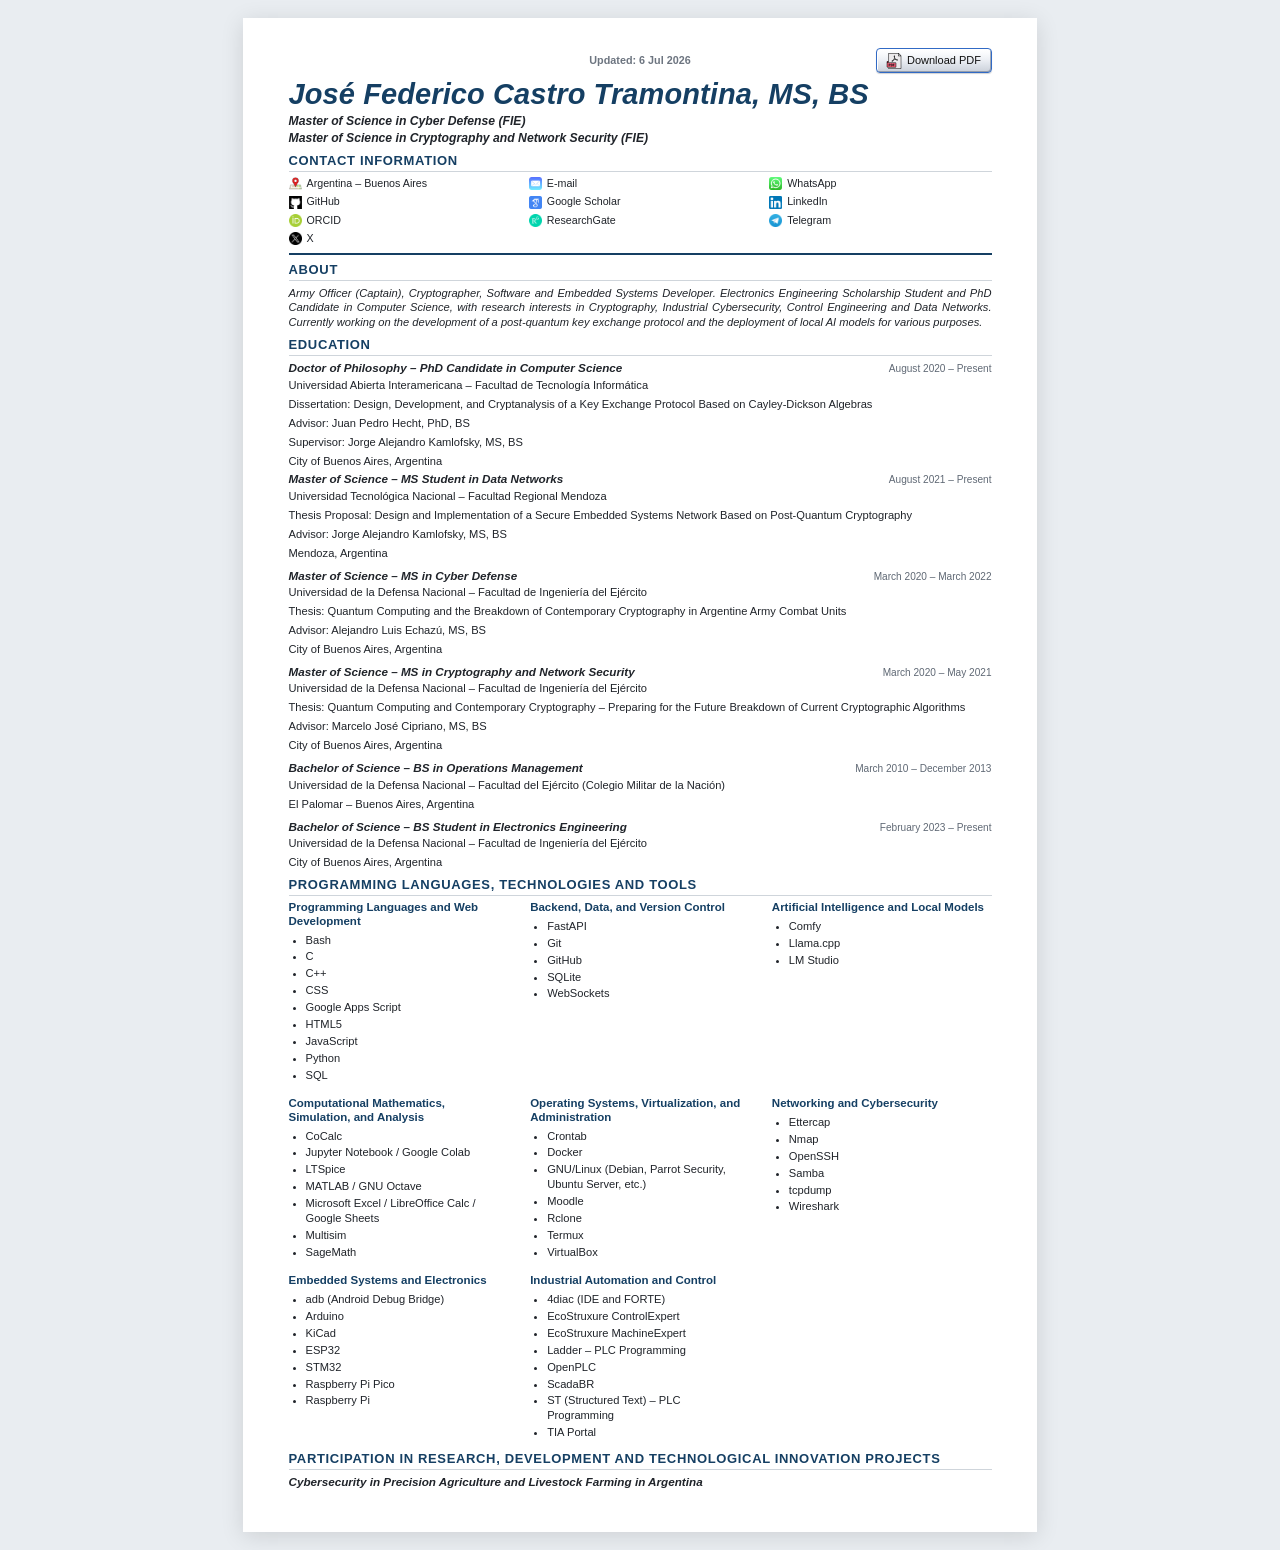
==== index_en.html @ 9a75aa01 "Se agregaron botones de 'Descargar PDF', 'Download PDF'" ====
<!DOCTYPE html>

<html lang="en">
<head>
<meta charset="utf-8"/>
<meta content="width=device-width, initial-scale=1.0" name="viewport"/>
<meta content="Academic Curriculum Vitae of José Federico Castro Tramontina: education, research, publications, teaching, and professional experience." name="description"/>
<title>Academic Curriculum Vitae | José Federico Castro Tramontina</title>
<link href="css/style.css" rel="stylesheet"/>
<link href="css/print.css" media="print" rel="stylesheet"/>
</head>
<body>
<main class="cv">
<header class="cv-header">

<div class="updated-row">
<p class="updated">
                Updated: 6 Jul 2026
            </p>

<a
    aria-label="Download academic curriculum vitae as PDF"
    class="pdf-download"
    download
    href="pdf/resume_english.pdf"
>
<img alt="" aria-hidden="true" src="thumbnails/pdf.png"/>
<span>Download PDF</span>
</a>
</div>

<h1>José Federico Castro Tramontina, MS, BS</h1>

<p class="degree-line">
                Master of Science in Cyber Defense (FIE)
            </p>
<p class="degree-line">
                Master of Science in Cryptography and Network Security (FIE)
            </p>
<p class="contact-heading">
                Contact Information
            </p>
<address class="contact">
<span class="contact-item">
<img alt="" aria-hidden="true" src="thumbnails/location.png"/>
<span>Argentina – Buenos Aires</span>
</span>
<a href="mailto:jfcastrotramontina@yahoo.com">
<img alt="" aria-hidden="true" src="thumbnails/email.png"/>
<span>E-mail</span>
</a>
<a href="https://wa.me/5492612465843" rel="noopener noreferrer" target="_blank">
<img alt="" aria-hidden="true" src="thumbnails/whatsapp.png"/>
<span>WhatsApp</span>
</a>
<a href="https://github.com/JFCrypT" rel="noopener noreferrer" target="_blank">
<img alt="" aria-hidden="true" src="thumbnails/github.png"/>
<span>GitHub</span>
</a>
<a href="https://scholar.google.com/citations?user=g460X6UAAAAJ&amp;hl" rel="noopener noreferrer" target="_blank">
<img alt="" aria-hidden="true" src="thumbnails/google_scholar.png"/>
<span>Google Scholar</span>
</a>
<a href="https://www.linkedin.com/in/jfcastrotramontina" rel="noopener noreferrer" target="_blank">
<img alt="" aria-hidden="true" src="thumbnails/linkedin.png"/>
<span>LinkedIn</span>
</a>
<a href="https://orcid.org/0000-0003-4374-3894" rel="noopener noreferrer" target="_blank">
<img alt="" aria-hidden="true" src="thumbnails/orcid.png"/>
<span>ORCID</span>
</a>
<a href="https://www.researchgate.net/profile/Jose-Castro-Tramontina-2" rel="noopener noreferrer" target="_blank">
<img alt="" aria-hidden="true" src="thumbnails/research_gate.png"/>
<span>ResearchGate</span>
</a>
<a href="https://t.me/jfcastrotramontina/" rel="noopener noreferrer" target="_blank">
<img alt="" aria-hidden="true" src="thumbnails/telegram.png"/>
<span>Telegram</span>
</a>
<a href="https://x.com/JFCrypT" rel="noopener noreferrer" target="_blank">
<img alt="" aria-hidden="true" src="thumbnails/x.png"/>
<span>X</span>
</a>
</address>
</header>

<section aria-labelledby="resumen">
<div class="section-opening">
<h2 id="resumen">About</h2>
<p>
                Army Officer (Captain), Cryptographer, Software and Embedded Systems Developer.
                Electronics Engineering Scholarship Student and PhD Candidate in Computer Science,
                with research interests in Cryptography, Industrial Cybersecurity, Control Engineering
                and Data Networks. Currently working on the development of a post-quantum key exchange
                protocol and the deployment of local AI models for various purposes.
            </p>
</div>
</section>

<section aria-labelledby="formacion">
<div class="section-opening">
<h2 id="formacion">Education</h2>
<article class="entry education-entry">
<div class="entry-heading">
<h3>
<a href="https://uai.edu.ar/facultades/tecnolog%C3%ADa-inform%C3%A1tica/doctorado-en-inform%C3%A1tica/" rel="noopener noreferrer" target="_blank">
                    Doctor of Philosophy – PhD Candidate in Computer Science
                </a>
</h3>
<p class="date">August 2020 – Present</p>
</div>
<p>Universidad Abierta Interamericana – Facultad de Tecnología Informática</p>
<p>Dissertation: Design, Development, and Cryptanalysis of a Key Exchange Protocol Based on Cayley-Dickson Algebras</p>
<p>Advisor: Juan Pedro Hecht, PhD, BS</p>
<p>Supervisor: Jorge Alejandro Kamlofsky, MS, BS</p>
<p>City of Buenos Aires, Argentina</p>
</article>
</div>

<article class="entry education-entry">
<div class="entry-heading">
<h3>
<a href="https://www4.frm.utn.edu.ar/maestria-en-redes-de-datos/" rel="noopener noreferrer" target="_blank">
                    Master of Science – MS Student in Data Networks
                </a>
</h3>
<p class="date">August 2021 – Present</p>
</div>
<p>Universidad Tecnológica Nacional – Facultad Regional Mendoza</p>
<p>Thesis Proposal: Design and Implementation of a Secure Embedded Systems Network Based on Post-Quantum Cryptography</p>
<p>Advisor: Jorge Alejandro Kamlofsky, MS, BS</p>
<p>Mendoza, Argentina</p>
</article>

<article class="entry education-entry">
<div class="entry-heading">
<h3>
<a href="https://www.fie.undef.edu.ar/maestria-en-ciberdefensa-2/" rel="noopener noreferrer" target="_blank">
                    Master of Science – MS in Cyber Defense
                </a>
</h3>
<p class="date">March 2020 – March 2022</p>
</div>
<p>Universidad de la Defensa Nacional – Facultad de Ingeniería del Ejército</p>
<p>Thesis: Quantum Computing and the Breakdown of Contemporary Cryptography in Argentine Army Combat Units</p>
<p>Advisor: Alejandro Luis Echazú, MS, BS</p>
<p>City of Buenos Aires, Argentina</p>
</article>

<article class="entry education-entry">
<div class="entry-heading">
<h3>
<a href="https://www.fie.undef.edu.ar/especializacion-en-criptografia-y-seguridad-teleinformatica-2/" rel="noopener noreferrer" target="_blank">
                    Master of Science – MS in Cryptography and Network Security
                </a>
</h3>
<p class="date">March 2020 – May 2021</p>
</div>
<p>Universidad de la Defensa Nacional – Facultad de Ingeniería del Ejército</p>
<p>Thesis: Quantum Computing and Contemporary Cryptography – Preparing for the Future Breakdown of Current Cryptographic Algorithms</p>
<p>Advisor: Marcelo José Cipriano, MS, BS</p>
<p>City of Buenos Aires, Argentina</p>
</article>

<article class="entry education-entry">
<div class="entry-heading">
<h3>
<a href="https://www.colegiomilitar.mil.ar/esp/ingreso-archivos/CMN-LCYGO_AlcancesTitulo.pdf" rel="noopener noreferrer" target="_blank">
                    Bachelor of Science – BS in Operations Management
                </a>
</h3>
<p class="date">March 2010 – December 2013</p>
</div>
<p>Universidad de la Defensa Nacional – Facultad del Ejército (Colegio Militar de la Nación)</p>
<p>El Palomar – Buenos Aires, Argentina</p>
</article>

<article class="entry education-entry">
<div class="entry-heading">
<h3>
<a href="https://www.fie.undef.edu.ar/ingenieria-electronica/" rel="noopener noreferrer" target="_blank">
                    Bachelor of Science – BS Student in Electronics Engineering
                </a>
</h3>
<p class="date">February 2023 – Present</p>
</div>
<p>Universidad de la Defensa Nacional – Facultad de Ingeniería del Ejército</p>
<p>City of Buenos Aires, Argentina</p>
</article>
</section>

<section aria-labelledby="tecnologias">
<div class="section-opening">
<h2 id="tecnologias">Programming Languages, Technologies and Tools</h2>

<div class="skills-categories">
<div class="skill-category">
<h3>Programming Languages and Web Development</h3>
<ul class="compact-list">
<li><a href="https://www.gnu.org/software/bash/" rel="noopener noreferrer" target="_blank">Bash</a></li>
<li><a href="https://www.w3schools.com/c/c_intro.php" rel="noopener noreferrer" target="_blank">C</a></li>
<li><a href="https://www.w3schools.com/cpp/cpp_intro.asp" rel="noopener noreferrer" target="_blank">C++</a></li>
<li><a href="https://www.w3.org/Style/CSS/Overview.en.html" rel="noopener noreferrer" target="_blank">CSS</a></li>
<li><a href="https://developers.google.com/apps-script" rel="noopener noreferrer" target="_blank">Google Apps Script</a></li>
<li><a href="https://dev.w3.org/html5/spec-LC/" rel="noopener noreferrer" target="_blank">HTML5</a></li>
<li><a href="https://www.w3schools.com/js/" rel="noopener noreferrer" target="_blank">JavaScript</a></li>
<li><a href="https://www.python.org/" rel="noopener noreferrer" target="_blank">Python</a></li>
<li><a href="https://www.w3schools.com/sql/" rel="noopener noreferrer" target="_blank">SQL</a></li>
</ul>
</div>

<div class="skill-category">
<h3>Backend, Data, and Version Control</h3>
<ul class="compact-list">
<li><a href="https://fastapi.tiangolo.com/" rel="noopener noreferrer" target="_blank">FastAPI</a></li>
<li><a href="https://git-scm.com/" rel="noopener noreferrer" target="_blank">Git</a></li>
<li><a href="https://github.com/" rel="noopener noreferrer" target="_blank">GitHub</a></li>
<li><a href="https://sqlite.org/" rel="noopener noreferrer" target="_blank">SQLite</a></li>
<li><a href="https://fastapi.tiangolo.com/advanced/websockets/" rel="noopener noreferrer" target="_blank">WebSockets</a></li>
</ul>
</div>

<div class="skill-category">
<h3>Artificial Intelligence and Local Models</h3>
<ul class="compact-list">
<li><a href="https://comfy.org/" rel="noopener noreferrer" target="_blank">Comfy</a></li>
<li><a href="https://llama-cpp.com/" rel="noopener noreferrer" target="_blank">Llama.cpp</a></li>
<li><a href="https://lmstudio.ai/" rel="noopener noreferrer" target="_blank">LM Studio</a></li>
</ul>
</div>
</div>
</div>

<div class="skills-categories skills-continuation">
<div class="skill-category">
<h3>Computational Mathematics, Simulation, and Analysis</h3>
<ul class="compact-list">
<li><a href="https://cocalc.com/" rel="noopener noreferrer" target="_blank">CoCalc</a></li>
<li><a href="https://jupyter.org/" rel="noopener noreferrer" target="_blank">Jupyter Notebook / Google Colab</a></li>
<li><a href="https://www.analog.com/en/resources/design-tools-and-calculators/ltspice-simulator.html" rel="noopener noreferrer" target="_blank">LTSpice</a></li>
<li><a href="https://www.mathworks.com/products/matlab.html" rel="noopener noreferrer" target="_blank">MATLAB / GNU Octave</a></li>
<li><a href="https://www.microsoft.com/en-us/microsoft-365/excel" rel="noopener noreferrer" target="_blank">Microsoft Excel / LibreOffice Calc / Google Sheets</a></li>
<li><a href="https://www.ni.com/en-us/shop/product/multisim.html" rel="noopener noreferrer" target="_blank">Multisim</a></li>
<li><a href="https://www.sagemath.org/" rel="noopener noreferrer" target="_blank">SageMath</a></li>
</ul>
</div>

<div class="skill-category">
<h3>Operating Systems, Virtualization, and Administration</h3>
<ul class="compact-list">
<li><a href="https://man7.org/linux/man-pages/man5/crontab.5.html" rel="noopener noreferrer" target="_blank">Crontab</a></li>
<li><a href="https://www.docker.com/" rel="noopener noreferrer" target="_blank">Docker</a></li>
<li><a href="https://www.debian.org/" rel="noopener noreferrer" target="_blank">GNU/Linux (Debian, Parrot Security, Ubuntu Server, etc.)</a></li>
<li><a href="https://moodle.org/" rel="noopener noreferrer" target="_blank">Moodle</a></li>
<li><a href="https://rclone.org/" rel="noopener noreferrer" target="_blank">Rclone</a></li>
<li><a href="https://termux.dev/en/" rel="noopener noreferrer" target="_blank">Termux</a></li>
<li><a href="https://www.virtualbox.org/" rel="noopener noreferrer" target="_blank">VirtualBox</a></li>
</ul>
</div>

<div class="skill-category">
<h3>Networking and Cybersecurity</h3>
<ul class="compact-list">
<li><a href="https://www.ettercap-project.org/" rel="noopener noreferrer" target="_blank">Ettercap</a></li>
<li><a href="https://nmap.org/" rel="noopener noreferrer" target="_blank">Nmap</a></li>
<li><a href="https://www.openssh.com/" rel="noopener noreferrer" target="_blank">OpenSSH</a></li>
<li><a href="https://www.samba.org/" rel="noopener noreferrer" target="_blank">Samba</a></li>
<li><a href="https://www.tcpdump.org/" rel="noopener noreferrer" target="_blank">tcpdump</a></li>
<li><a href="https://www.wireshark.org/" rel="noopener noreferrer" target="_blank">Wireshark</a></li>
</ul>
</div>

<div class="skill-category">
<h3>Embedded Systems and Electronics</h3>
<ul class="compact-list">
<li><a href="https://developer.android.com/tools/adb" rel="noopener noreferrer" target="_blank">adb (Android Debug Bridge)</a></li>
<li><a href="https://www.arduino.cc/" rel="noopener noreferrer" target="_blank">Arduino</a></li>
<li><a href="https://www.kicad.org/" rel="noopener noreferrer" target="_blank">KiCad</a></li>
<li><a href="https://www.espressif.com/en/products/socs/esp32" rel="noopener noreferrer" target="_blank">ESP32</a></li>
<li><a href="https://www.st.com/en/microcontrollers-microprocessors/stm32-32-bit-arm-cortex-mcus.html" rel="noopener noreferrer" target="_blank">STM32</a></li>
<li><a href="https://www.raspberrypi.com/products/raspberry-pi-pico/" rel="noopener noreferrer" target="_blank">Raspberry Pi Pico</a></li>
<li><a href="https://www.raspberrypi.com/" rel="noopener noreferrer" target="_blank">Raspberry Pi</a></li>
</ul>
</div>

<div class="skill-category">
<h3>Industrial Automation and Control</h3>
<ul class="compact-list">
<li><a href="https://www.eclipse.org/4diac/" rel="noopener noreferrer" target="_blank">4diac (IDE and FORTE)</a></li>
<li><a href="https://www.se.com/ww/en/product-range/548-ecostruxure-control-expert-unity-pro/" rel="noopener noreferrer" target="_blank">EcoStruxure ControlExpert</a></li>
<li><a href="https://www.se.com/us/en/product/ESEBASXZZPA10/ecostruxuremachine-expert-basic-free-licence-programing-software-for-m221-controllers/" rel="noopener noreferrer" target="_blank">EcoStruxure MachineExpert</a></li>
<li><a href="https://www.solisplc.com/tutorials/how-to-read-ladder-logic" rel="noopener noreferrer" target="_blank">Ladder – PLC Programming</a></li>
<li><a href="https://openplcproject.com/" rel="noopener noreferrer" target="_blank">OpenPLC</a></li>
<li><a href="https://www.scadabr.com.br/" rel="noopener noreferrer" target="_blank">ScadaBR</a></li>
<li><a href="https://realpars.com/structured-text/" rel="noopener noreferrer" target="_blank">ST (Structured Text) – PLC Programming</a></li>
<li><a href="https://www.siemens.com/global/en/products/automation/industry-software/automation-software/tia-portal.html" rel="noopener noreferrer" target="_blank">TIA Portal</a></li>
</ul>
</div>
</div>
</section>

<section aria-labelledby="investigacion">
<div class="section-opening">
<h2 id="investigacion">Participation in Research, Development and Technological Innovation Projects</h2>

<article class="entry research-entry">
<h3>Cybersecurity in Precision Agriculture and Livestock Farming in Argentina</h3>
<p>
---- css/style.css ----
/* ==========================================================
   CV académico — José Federico Castro Tramontina
   Identidad visual compartida con resume_it.
   ========================================================== */

:root {
    --text: #20242a;
    --muted: #606975;
    --accent: #153f63;
    --rule: #cfd5db;
    --paper: #ffffff;
    --screen-bg: #e9edf1;
}

*,
*::before,
*::after {
    box-sizing: border-box;
}

html {
    font-size: 16px;
    scroll-behavior: smooth;
}

body {
    margin: 0;
    color: var(--text);
    background: var(--screen-bg);
    font-family: Arial, Helvetica, sans-serif;
    line-height: 1.34;
    text-rendering: optimizeLegibility;
    -webkit-font-smoothing: antialiased;
}

a {
    color: inherit;
    text-decoration: none;
}

a:hover,
a:focus-visible {
    color: var(--accent);
    text-decoration: underline;
}

.cv {
    width: 210mm;
    min-height: 297mm;
    margin: 18px auto;
    padding: 8mm 12mm 10mm;
    background: var(--paper);
    box-shadow: 0 4px 22px rgba(0, 0, 0, 0.12);
}

.cv-header {
    padding-bottom: 7px;
    border-bottom: 2px solid var(--accent);
}

/* ==========================================================
   Encabezado superior
   Fecha centrada y botón alineado a la derecha
   ========================================================== */

.updated-row {
    display: grid;
    grid-template-columns: 1fr auto 1fr;
    align-items: center;
    width: 100%;
    margin-bottom: 6px;
}

h1,
h2,
h3,
p {
    margin-top: 0;
}

.updated {
    grid-column: 2;
    justify-self: center;

    margin: 0;
    color: #6d7580;
    font-size: 10.8px;
    font-weight: 600;
    line-height: 1.2;
    text-align: center;
}

h1 {
    width: 100%;
    margin-bottom: 4px;
    color: var(--accent);
    font-size: 29px;
    line-height: 1.05;
    letter-spacing: 0.1px;
}

/* ==========================================================
   Botón de descarga PDF estilo Windows XP
   ========================================================== */

.pdf-download {
    grid-column: 3;
    justify-self: end;

    display: inline-flex;
    flex: 0 0 auto;
    align-items: center;
    justify-content: center;
    gap: 5px;

    min-width: 116px;
    height: 25px;
    margin: 0;
    padding: 2px 9px;

    color: #111111;

    background:
        linear-gradient(
            to bottom,
            #ffffff 0%,
            #fafbfd 18%,
            #edf0f5 46%,
            #dce1e8 72%,
            #cbd1da 100%
        );

    border: 1px solid #316ac5;
    border-radius: 4px;

    box-shadow:
        inset 1px 1px 0 rgba(255, 255, 255, 1),
        inset -1px -1px 0 rgba(103, 116, 136, 0.55),
        0 1px 1px rgba(0, 0, 0, 0.18);

    font-family: Arial, Helvetica, sans-serif;
    font-size: 11px;
    font-style: normal;
    font-weight: 400;
    line-height: 1;

    white-space: nowrap;
    text-decoration: none;

    cursor: pointer;
    user-select: none;
}

.pdf-download img {
    width: 16px;
    height: 16px;
    flex: 0 0 16px;
    object-fit: contain;
}

.pdf-download:hover,
.pdf-download:focus-visible {
    color: #111111;

    background:
        linear-gradient(
            to bottom,
            #ffffff 0%,
            #ffffff 20%,
            #f2f6fb 48%,
            #e1eaf5 74%,
            #ccdced 100%
        );

    border-color: #0a4fa3;

    text-decoration: none;
    outline: none;
}

.pdf-download:focus-visible {
    box-shadow:
        inset 1px 1px 0 rgba(255, 255, 255, 1),
        inset -1px -1px 0 rgba(103, 116, 136, 0.55),
        0 0 0 2px rgba(49, 106, 197, 0.25);
}

.pdf-download:active {
    padding-top: 3px;
    padding-bottom: 1px;

    background:
        linear-gradient(
            to bottom,
            #c9ced7 0%,
            #dce1e8 38%,
            #eef1f5 72%,
            #fafbfc 100%
        );

    box-shadow:
        inset 1px 1px 1px rgba(45, 54, 68, 0.45),
        inset -1px -1px 0 rgba(255, 255, 255, 0.9);
}

.degree-line {
    margin: 0 0 2px;
    color: var(--text);
    font-size: 12.2px;
    font-weight: 700;
    line-height: 1.25;
}

.contact-heading {
    margin: 8px 0 5px;
    padding-bottom: 2px;
    border-bottom: 1px solid var(--rule);
    color: var(--accent);
    font-size: 13px;
    font-weight: 700;
    line-height: 1.15;
    letter-spacing: 0.65px;
    text-transform: uppercase;
}

.contact {
    display: grid;
    grid-template-columns: repeat(3, minmax(0, 1fr));
    gap: 5px 18px;
    margin: 0;
    font-size: 10.7px;
    font-style: normal;
    line-height: 1.25;
}

.contact a,
.contact-item {
    display: inline-flex;
    min-width: 0;
    align-items: center;
    gap: 5px;
}

.contact span {
    overflow-wrap: anywhere;
}

.contact img {
    width: 13px;
    height: 13px;
    flex: 0 0 13px;
    object-fit: contain;
}

section {
    margin-top: 8px;
}

h2 {
    margin-bottom: 5px;
    padding-bottom: 2px;
    border-bottom: 1px solid var(--rule);
    color: var(--accent);
    font-size: 13px;
    line-height: 1.15;
    letter-spacing: 0.65px;
    text-transform: uppercase;
}

h3 {
    margin-bottom: 2px;
    font-size: 11.7px;
    font-weight: 700;
    line-height: 1.24;
}

p,
li {
    font-size: 11.15px;
    line-height: 1.34;
}

p {
    margin-bottom: 4px;
}

section[aria-labelledby="resumen"] > p {
    text-align: justify;
    text-justify: inter-word;
    font-style: italic;
    hyphens: auto;
    overflow-wrap: break-word;
}

.entry {
    margin-bottom: 8px;
    break-inside: avoid;
    page-break-inside: avoid;
}

.entry:last-child {
    margin-bottom: 0;
}

.entry-heading {
    display: flex;
    align-items: baseline;
    justify-content: space-between;
    gap: 14px;
}

.entry-heading h3 {
    flex: 1 1 auto;
}

.date {
    flex: 0 0 auto;
    margin: 0;
    color: var(--muted);
    font-size: 10.1px;
    font-weight: 700;
    line-height: 1.2;
    white-space: nowrap;
}

/* Formación académica: solo el título marca cada instancia. */

.education-entry h3,
.education-entry h3 a {
    font-weight: 700;
}

.education-entry p,
.education-entry p a,
.education-entry p span {
    font-weight: 400;
}

/* Categorías tecnológicas en tres columnas. */

.skills-categories {
    display: grid;
    grid-template-columns: repeat(3, minmax(0, 1fr));
    align-items: start;
    gap: 10px 22px;
}

.skill-category {
    min-width: 0;
    break-inside: avoid;
    page-break-inside: avoid;
}

.skill-category h3 {
    margin: 0 0 4px;
    color: var(--accent);
    font-size: 11.5px;
    font-weight: 700;
    line-height: 1.2;
}

.compact-list,
.detail-list {
    margin: 0 0 4px 17px;
    padding: 0;
}

.compact-list li,
.detail-list li {
    margin-bottom: 2px;
}

.compact-list a {
    overflow-wrap: anywhere;
}

/* Proyectos de investigación. */

.research-entry h3 {
    margin-bottom: 3px;
}

.subheading {
    margin: 5px 0 2px;
    font-size: 11.15px;
    font-weight: 700;
    line-height: 1.34;
}

ul,
ol {
    margin-top: 3px;
    margin-bottom: 6px;
    padding-left: 21px;
}

li {
    margin-bottom: 2px;
}

.publications {
    margin-left: 0;
    padding-left: 0;
}

.ieee-publications {
    list-style: none;
    counter-reset: publication;
}

.ieee-publications > li {
    position: relative;
    counter-increment: publication;
    margin-bottom: 7px;
    padding-left: 31px;
}

.ieee-publications > li::before {
    position: absolute;
    left: 0;
    top: 0;
    content: "[" counter(publication) "]";
    font-size: 11.15px;
    line-height: 1.34;
}

.publications p {
    margin-bottom: 0;
}

/* Ítems introductorios sin negrita. */

.list-intro {
    margin: 5px 0 2px;
    font-weight: 400;
}

/* Tramos docentes como ítems y unidades como subítems. */

.nested-topics {
    margin-top: 4px;
}

.nested-topics > li {
    margin-bottom: 4px;
    font-weight: 400;
}

.nested-topics ul {
    margin-top: 2px;
    margin-bottom: 2px;
}

.nested-topics li,
.nested-topics li li {
    font-weight: 400;
}

/* ==========================================================
   Cursivas solicitadas
   ========================================================== */

h1,
.degree-line {
    font-style: italic;
}

section[aria-labelledby="formacion"] .entry h3,
section[aria-labelledby="investigacion"] .entry h3,
section[aria-labelledby="jurado"] .entry h3,
section[aria-labelledby="privado"] .entry h3,
section[aria-labelledby="ejercito"] .entry h3,
section[aria-labelledby="docencia"] .entry h3 {
    font-style: italic;
}

/* El botón no hereda la cursiva del encabezado. */

.pdf-download,
.pdf-download span {
    font-style: normal;
}

/* "Desarrollos en proceso:" conserva el mismo peso que el texto normal. */

.subheading,
.plain-subheading {
    font-weight: 400;
}

/* ==========================================================
   Estructura de paginación
   En pantalla, los contenedores añadidos no alteran el diseño.
   ========================================================== */

.section-opening {
    display: contents;
}

section[aria-labelledby="resumen"] .section-opening > p {
    text-align: justify;
    text-justify: inter-word;
    font-style: italic;
    hyphens: auto;
    overflow-wrap: break-word;
}

.skills-continuation {
    margin-top: 10px;
}

.opening-list {
    margin-bottom: 0;
}

.list-continuation {
    margin-top: 0;
}

.opening-publications {
    margin-bottom: 0;
}

.publications-continuation {
    margin-top: 0;
    counter-reset: publication 1;
}

/* ==========================================================
   Pantallas pequeñas
   ========================================================== */

@media screen and (max-width: 900px) {
    body {
        background: var(--paper);
    }

    .cv {
        width: 100%;
        min-height: auto;
        margin: 0;
        padding: 22px;
        box-shadow: none;
    }

    .contact,
    .skills-categories {
        grid-template-columns: 1fr;
    }

    .entry-heading {
        display: block;
    }

    .date {
        margin-top: 2px;
    }
}

@media screen and (max-width: 560px) {
    .updated-row {
        grid-template-columns: 1fr auto;
        row-gap: 7px;
    }

    .updated {
        grid-column: 1;
        justify-self: start;
        text-align: left;
    }

    .pdf-download {
        grid-column: 2;
        justify-self: end;
    }
}
---- css/print.css ----
@page
{
    size: A4;
    margin: 10mm 12mm 10mm;
}

html,
body
{
    width: auto;
    height: auto;

    margin: 0;
    padding: 0;

    overflow: visible;

    background: #ffffff;
}

body
{
    -webkit-print-color-adjust: exact;
    print-color-adjust: exact;
}

.cv
{
    width: auto;
    min-height: auto;
    height: auto;
    max-height: none;

    margin: 0;
    padding: 0;

    overflow: visible;

    background: #ffffff;

    box-shadow: none;
}

/*
 * El botón de descarga pertenece únicamente a la versión web.
 * Se oculta al generar el PDF desde el navegador.
 */
.pdf-download
{
    display: none;
}

.contact,
.skills-categories
{
    display: grid;
    grid-template-columns: repeat(3, minmax(0, 1fr));
}

/*
 * El título de cada sección y su primer ítem forman una sola
 * unidad de paginación. La sección completa puede continuar
 * normalmente después de este bloque.
 */
.section-opening
{
    display: block;

    page-break-inside: avoid;

    break-inside: avoid;
    break-inside: avoid-page;
}

/*
 * Las secciones breves deben permanecer completas en una sola página.
 */
section[aria-labelledby="conferencias"],
section[aria-labelledby="capacitaciones"],
section[aria-labelledby="distinciones"],
section[aria-labelledby="jurado"],
section[aria-labelledby="idiomas"]
{
    page-break-inside: avoid;

    break-inside: avoid;
    break-inside: avoid-page;
}

/*
 * Cada unidad semántica individual debe permanecer completa.
 */
.entry,
.education-entry,
.research-entry,
.skill-category,
.publications > li,
section > ul > li,
.opening-list > li,
.list-continuation > li,
article > ul > li
{
    page-break-inside: avoid;

    break-inside: avoid;
    break-inside: avoid-page;
}

/*
 * Las entradas de experiencia, educación, investigación y docencia
 * son los ítems principales del CV.
 */
article.entry
{
    page-break-inside: avoid;

    break-inside: avoid;
    break-inside: avoid-page;
}

/*
 * Evita separar encabezados internos de su contenido inmediato.
 */
h1,
h2,
h3,
.entry-heading,
.subheading,
.list-intro
{
    page-break-after: avoid;

    break-after: avoid;
    break-after: avoid-page;
}

.entry-heading
{
    page-break-inside: avoid;

    break-inside: avoid;
    break-inside: avoid-page;
}

p,
li
{
    orphans: 2;
    widows: 2;
}

a
{
    color: inherit;
    text-decoration: none;
}
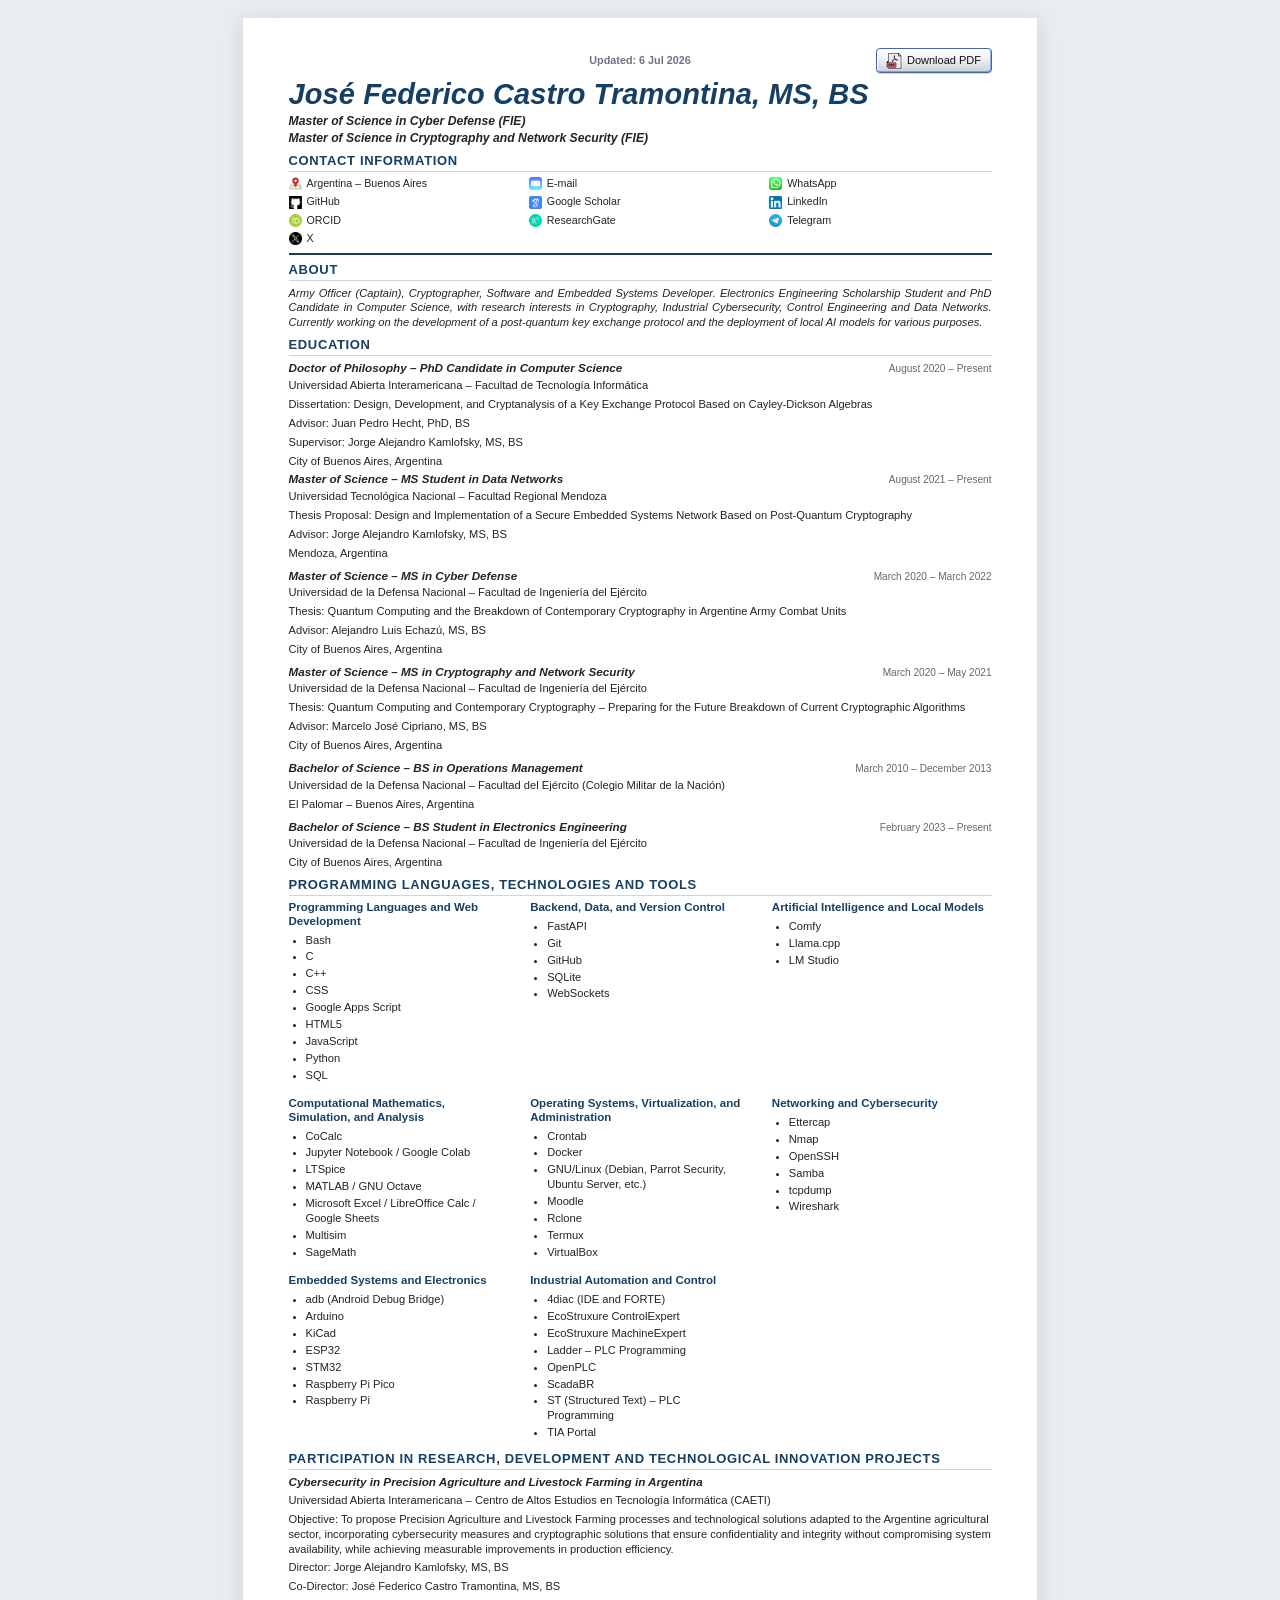
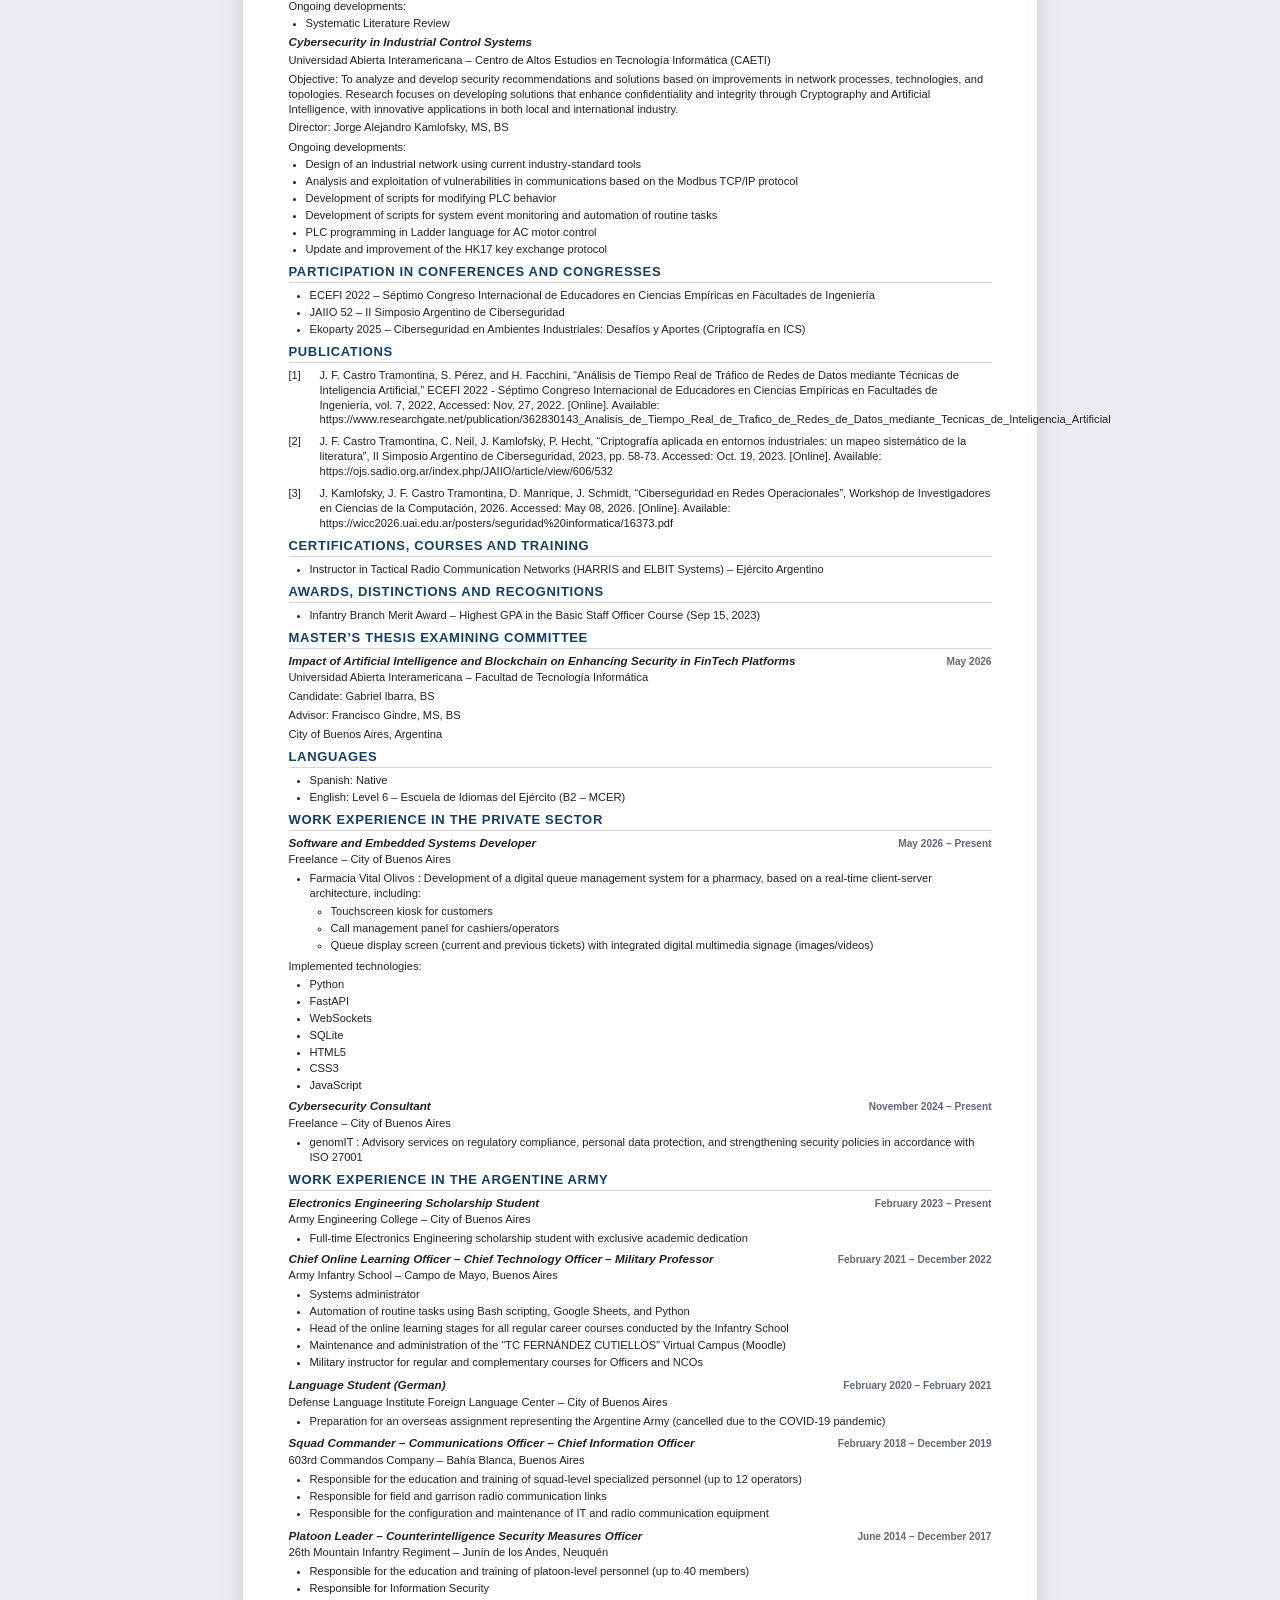
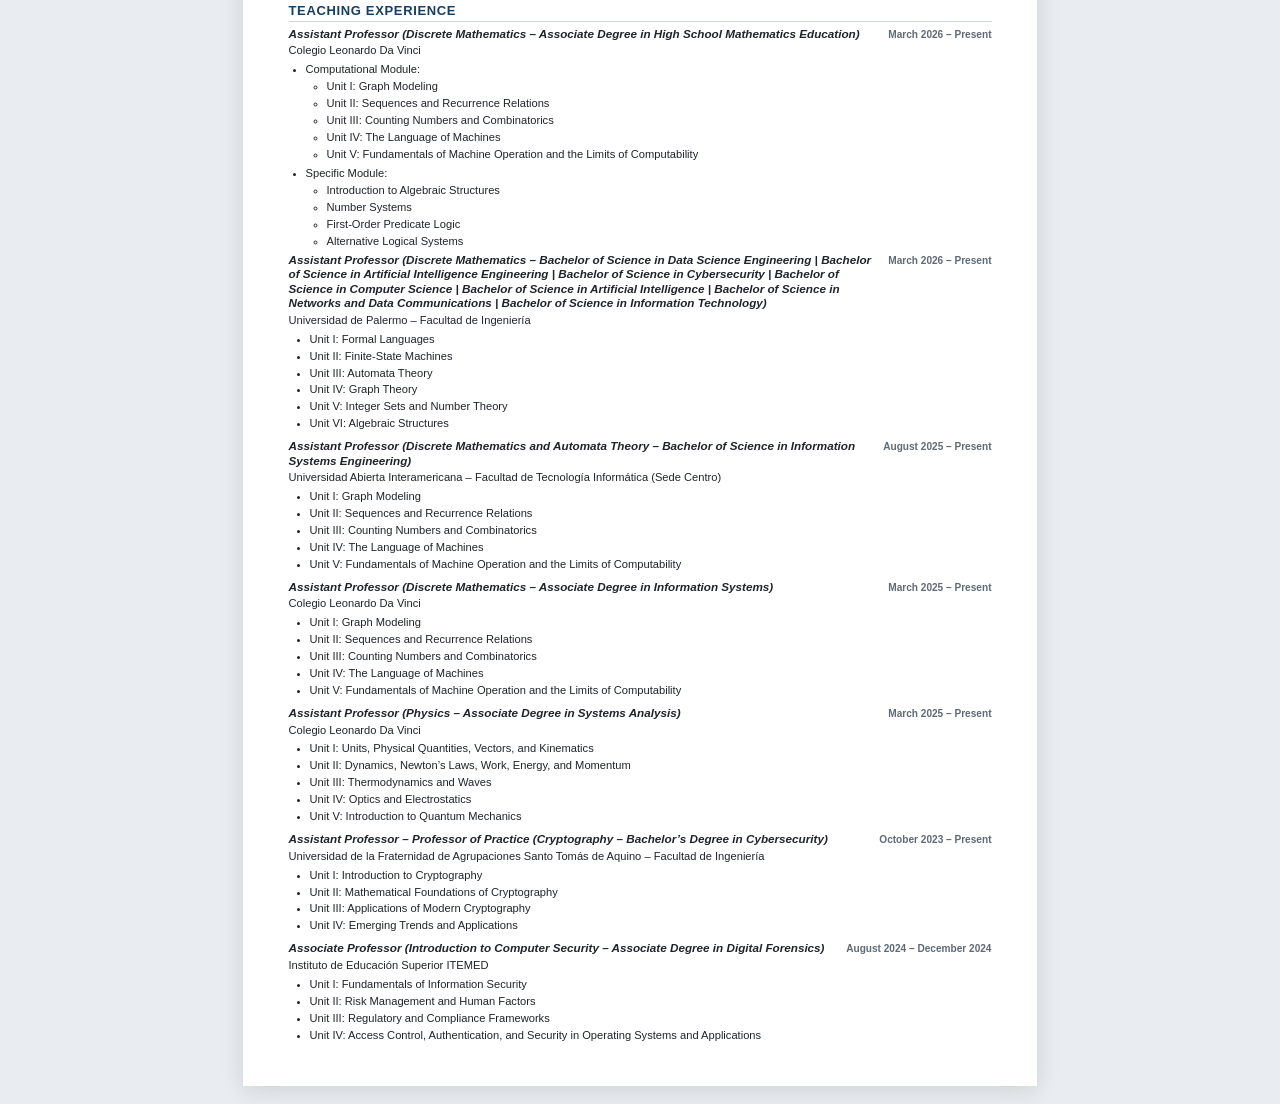
==== commit 3ff1447b: "Se actualizaron pdf's para descarga" ====
--- a/index_en.html
+++ b/index_en.html
@@ -4,8 +4,8 @@
 <head>
 <meta charset="utf-8"/>
 <meta content="width=device-width, initial-scale=1.0" name="viewport"/>
-<meta content="Academic Curriculum Vitae of José Federico Castro Tramontina: education, research, publications, teaching, and professional experience." name="description"/>
-<title>Academic Curriculum Vitae | José Federico Castro Tramontina</title>
+<meta content="Academic Resume of José Federico Castro Tramontina: education, research, publications, teaching, and professional experience." name="description"/>
+<title>Academic Resume | José Federico Castro Tramontina</title>
 <link href="css/style.css" rel="stylesheet"/>
 <link href="css/print.css" media="print" rel="stylesheet"/>
 </head>
@@ -305,4 +305,435 @@
 
 <article class="entry research-entry">
 <h3>Cybersecurity in Precision Agriculture and Livestock Farming in Argentina</h3>
-<p>+<p>
+<a href="http://caeti.uai.edu.ar/" rel="noopener noreferrer" target="_blank">
+                    Universidad Abierta Interamericana – Centro de Altos Estudios en Tecnología Informática (CAETI)
+                </a>
+</p>
+<p>
+                Objective: To propose Precision Agriculture and Livestock Farming processes and technological solutions adapted to the Argentine agricultural sector, incorporating cybersecurity measures and cryptographic solutions that ensure confidentiality and integrity without compromising system availability, while achieving measurable improvements in production efficiency.
+            </p>
+<p>Director: Jorge Alejandro Kamlofsky, MS, BS</p>
+<p>Co-Director: José Federico Castro Tramontina, MS, BS</p>
+<p class="subheading plain-subheading">Ongoing developments:</p>
+<ul class="detail-list">
+<li>Systematic Literature Review</li>
+</ul>
+</article>
+</div>
+
+<article class="entry research-entry">
+<h3>Cybersecurity in Industrial Control Systems</h3>
+<p>
+<a href="http://caeti.uai.edu.ar/" rel="noopener noreferrer" target="_blank">
+                    Universidad Abierta Interamericana – Centro de Altos Estudios en Tecnología Informática (CAETI)
+                </a>
+</p>
+<p>
+                Objective: To analyze and develop security recommendations and solutions based on improvements in network processes, technologies, and topologies. Research focuses on developing solutions that enhance confidentiality and integrity through Cryptography and Artificial Intelligence, with innovative applications in both local and international industry.
+            </p>
+<p>Director: Jorge Alejandro Kamlofsky, MS, BS</p>
+<p class="subheading plain-subheading">Ongoing developments:</p>
+<ul class="detail-list">
+<li>Design of an industrial network using current industry-standard tools</li>
+<li>Analysis and exploitation of vulnerabilities in communications based on the Modbus TCP/IP protocol</li>
+<li>Development of scripts for modifying PLC behavior</li>
+<li>Development of scripts for system event monitoring and automation of routine tasks</li>
+<li>PLC programming in Ladder language for AC motor control</li>
+<li>Update and improvement of the HK17 key exchange protocol</li>
+</ul>
+</article>
+</section>
+
+<section aria-labelledby="conferencias">
+<div class="section-opening">
+<h2 id="conferencias">Participation in Conferences and Congresses</h2>
+<ul class="opening-list">
+<li>
+<a href="https://www4.frm.utn.edu.ar/septimo-congreso-internacional-de-educadores-en-ciencias-empiricas-en-facultades-de-ingenieria-2/" rel="noopener noreferrer" target="_blank">
+                    ECEFI 2022 – Séptimo Congreso Internacional de Educadores en Ciencias Empíricas en Facultades de Ingeniería
+                </a>
+</li>
+</ul>
+</div>
+
+<ul class="list-continuation">
+<li>
+<a href="https://52jaiio.sadio.org.ar/simposios/SACS" rel="noopener noreferrer" target="_blank">
+                    JAIIO 52 – II Simposio Argentino de Ciberseguridad
+                </a>
+</li>
+<li>
+<a href="https://noticias.uai.edu.ar/facultades/tecnolog%C3%ADa-inform%C3%A1tica/2025/estudiantes-de-la-uai-expusieron-en-la-ekoparty-2025/" rel="noopener noreferrer" target="_blank">
+                    Ekoparty 2025 – Ciberseguridad en Ambientes Industriales: Desafíos y Aportes (Criptografía en ICS)
+                </a>
+</li>
+</ul>
+</section>
+
+<section aria-labelledby="publicaciones">
+<div class="section-opening">
+<h2 id="publicaciones">Publications</h2>
+<ol class="publications ieee-publications opening-publications">
+<li>
+<p>
+                    J. F. Castro Tramontina, S. Pérez, and H. Facchini,
+                    “Análisis de Tiempo Real de Tráfico de Redes de Datos mediante
+                    Técnicas de Inteligencia Artificial,” ECEFI 2022 - Séptimo
+                    Congreso Internacional de Educadores en Ciencias Empíricas en
+                    Facultades de Ingeniería, vol. 7, 2022, Accessed: Nov. 27, 2022.
+                    [Online]. Available:
+                    <a href="https://www.researchgate.net/publication/362830143_Analisis_de_Tiempo_Real_de_Trafico_de_Redes_de_Datos_mediante_Tecnicas_de_Inteligencia_Artificial" rel="noopener noreferrer" target="_blank">
+                        https://www.researchgate.net/publication/362830143_Analisis_de_Tiempo_Real_de_Trafico_de_Redes_de_Datos_mediante_Tecnicas_de_Inteligencia_Artificial
+                    </a>
+</p>
+</li>
+</ol>
+</div>
+
+<ol class="publications ieee-publications publications-continuation">
+<li>
+<p>
+                    J. F. Castro Tramontina, C. Neil, J. Kamlofsky, P. Hecht,
+                    “Criptografía aplicada en entornos industriales: un mapeo sistemático
+                    de la literatura”, II Simposio Argentino de Ciberseguridad, 2023,
+                    pp. 58-73. Accessed: Oct. 19, 2023. [Online]. Available:
+                    <a href="https://ojs.sadio.org.ar/index.php/JAIIO/article/view/606/532" rel="noopener noreferrer" target="_blank">
+                        https://ojs.sadio.org.ar/index.php/JAIIO/article/view/606/532
+                    </a>
+</p>
+</li>
+<li>
+<p>
+                    J. Kamlofsky, J. F. Castro Tramontina, D. Manrique, J. Schmidt,
+                    “Ciberseguridad en Redes Operacionales”, Workshop de Investigadores
+                    en Ciencias de la Computación, 2026. Accessed: May 08, 2026.
+                    [Online]. Available:
+                    <a href="https://wicc2026.uai.edu.ar/posters/seguridad%20informatica/16373.pdf" rel="noopener noreferrer" target="_blank">
+                        https://wicc2026.uai.edu.ar/posters/seguridad%20informatica/16373.pdf
+                    </a>
+</p>
+</li>
+</ol>
+</section>
+
+<section aria-labelledby="capacitaciones">
+<div class="section-opening">
+<h2 id="capacitaciones">Certifications, Courses and Training</h2>
+<ul class="opening-list">
+<li>Instructor in Tactical Radio Communication Networks (HARRIS and ELBIT Systems) – Ejército Argentino</li>
+</ul>
+</div>
+</section>
+
+<section aria-labelledby="distinciones">
+<div class="section-opening">
+<h2 id="distinciones">Awards, Distinctions and Recognitions</h2>
+<ul class="opening-list">
+<li>Infantry Branch Merit Award – Highest GPA in the Basic Staff Officer Course (Sep 15, 2023)</li>
+</ul>
+</div>
+</section>
+
+<section aria-labelledby="jurado">
+<div class="section-opening">
+<h2 id="jurado">Master’s Thesis Examining Committee</h2>
+<article class="entry">
+<div class="entry-heading">
+<h3>Impact of Artificial Intelligence and Blockchain on Enhancing Security in FinTech Platforms</h3>
+<p class="date">May 2026</p>
+</div>
+<p>Universidad Abierta Interamericana – Facultad de Tecnología Informática</p>
+<p>Candidate: Gabriel Ibarra, BS</p>
+<p>Advisor: Francisco Gindre, MS, BS</p>
+<p>City of Buenos Aires, Argentina</p>
+</article>
+</div>
+</section>
+
+<section aria-labelledby="idiomas">
+<div class="section-opening">
+<h2 id="idiomas">Languages</h2>
+<ul class="opening-list">
+<li>Spanish: Native</li>
+</ul>
+</div>
+
+<ul class="list-continuation">
+<li>English: Level 6 – Escuela de Idiomas del Ejército (B2 – MCER)</li>
+</ul>
+</section>
+
+<section aria-labelledby="privado">
+<div class="section-opening">
+<h2 id="privado">Work Experience in the Private Sector</h2>
+<article class="entry">
+<div class="entry-heading">
+<h3>Software and Embedded Systems Developer</h3>
+<p class="date">May 2026 – Present</p>
+</div>
+<p>Freelance – City of Buenos Aires</p>
+<ul>
+<li>
+<a href="https://farmavitalolivos.com.ar/" rel="noopener noreferrer" target="_blank">
+                    Farmacia Vital Olivos
+                </a>:
+                Development of a digital queue management system for a pharmacy, based on a real-time client-server architecture, including:
+<ul>
+<li>Touchscreen kiosk for customers</li>
+<li>Call management panel for cashiers/operators</li>
+<li>Queue display screen (current and previous tickets) with integrated digital multimedia signage (images/videos)</li>
+</ul>
+</li>
+</ul>
+<p class="list-intro">Implemented technologies:</p>
+<ul>
+<li>Python</li>
+<li>FastAPI</li>
+<li>WebSockets</li>
+<li>SQLite</li>
+<li>HTML5</li>
+<li>CSS3</li>
+<li>JavaScript</li>
+</ul>
+</article>
+</div>
+
+<article class="entry">
+<div class="entry-heading">
+<h3>Cybersecurity Consultant</h3>
+<p class="date">November 2024 – Present</p>
+</div>
+<p>Freelance – City of Buenos Aires</p>
+<ul>
+<li>
+<a href="https://genomit.com.ar/" rel="noopener noreferrer" target="_blank">
+                    genomIT
+                </a>:
+                Advisory services on regulatory compliance, personal data protection, and strengthening security policies in accordance with ISO 27001
+            </li>
+</ul>
+</article>
+</section>
+
+<section aria-labelledby="ejercito">
+<div class="section-opening">
+<h2 id="ejercito">Work Experience in the Argentine Army</h2>
+<article class="entry">
+<div class="entry-heading">
+<h3>Electronics Engineering Scholarship Student</h3>
+<p class="date">February 2023 – Present</p>
+</div>
+<p>Army Engineering College – City of Buenos Aires</p>
+<ul>
+<li>Full-time Electronics Engineering scholarship student with exclusive academic dedication</li>
+</ul>
+</article>
+</div>
+
+<article class="entry">
+<div class="entry-heading">
+<h3>Chief Online Learning Officer – Chief Technology Officer – Military Professor</h3>
+<p class="date">February 2021 – December 2022</p>
+</div>
+<p>Army Infantry School – Campo de Mayo, Buenos Aires</p>
+<ul>
+<li>Systems administrator</li>
+<li>Automation of routine tasks using Bash scripting, Google Sheets, and Python</li>
+<li>Head of the online learning stages for all regular career courses conducted by the Infantry School</li>
+<li>Maintenance and administration of the “TC FERNÁNDEZ CUTIELLOS” Virtual Campus (Moodle)</li>
+<li>Military instructor for regular and complementary courses for Officers and NCOs</li>
+</ul>
+</article>
+
+<article class="entry">
+<div class="entry-heading">
+<h3>Language Student (German)</h3>
+<p class="date">February 2020 – February 2021</p>
+</div>
+<p>Defense Language Institute Foreign Language Center – City of Buenos Aires</p>
+<ul>
+<li>Preparation for an overseas assignment representing the Argentine Army (cancelled due to the COVID-19 pandemic)</li>
+</ul>
+</article>
+
+<article class="entry">
+<div class="entry-heading">
+<h3>Squad Commander – Communications Officer – Chief Information Officer</h3>
+<p class="date">February 2018 – December 2019</p>
+</div>
+<p>603rd Commandos Company – Bahía Blanca, Buenos Aires</p>
+<ul>
+<li>Responsible for the education and training of squad-level specialized personnel (up to 12 operators)</li>
+<li>Responsible for field and garrison radio communication links</li>
+<li>Responsible for the configuration and maintenance of IT and radio communication equipment</li>
+</ul>
+</article>
+
+<article class="entry">
+<div class="entry-heading">
+<h3>Platoon Leader – Counterintelligence Security Measures Officer</h3>
+<p class="date">June 2014 – December 2017</p>
+</div>
+<p>26th Mountain Infantry Regiment – Junín de los Andes, Neuquén</p>
+<ul>
+<li>Responsible for the education and training of platoon-level personnel (up to 40 members)</li>
+<li>Responsible for Information Security</li>
+</ul>
+</article>
+</section>
+
+<section aria-labelledby="docencia">
+<div class="section-opening">
+<h2 id="docencia">Teaching Experience</h2>
+<article class="entry">
+<div class="entry-heading">
+<h3>
+<a href="https://davinci.vaneduc.edu.ar/nivel-superior/profesorado-de-matem%C3%A1tica/" rel="noopener noreferrer" target="_blank">
+                    Assistant Professor (Discrete Mathematics – Associate Degree in High School Mathematics Education)
+                </a>
+</h3>
+<p class="date">March 2026 – Present</p>
+</div>
+<p>Colegio Leonardo Da Vinci</p>
+<ul class="detail-list nested-topics">
+<li>
+Computational Module:
+<ul>
+<li>Unit I: Graph Modeling</li>
+<li>Unit II: Sequences and Recurrence Relations</li>
+<li>Unit III: Counting Numbers and Combinatorics</li>
+<li>Unit IV: The Language of Machines</li>
+<li>Unit V: Fundamentals of Machine Operation and the Limits of Computability</li>
+</ul>
+</li>
+<li>
+Specific Module:
+<ul>
+<li>Introduction to Algebraic Structures</li>
+<li>Number Systems</li>
+<li>First-Order Predicate Logic</li>
+<li>Alternative Logical Systems</li>
+</ul>
+</li>
+</ul>
+</article>
+</div>
+
+<article class="entry">
+<div class="entry-heading">
+<h3>
+<a href="https://www.palermo.edu/ingenieria/" rel="noopener noreferrer" target="_blank">
+                    Assistant Professor (Discrete Mathematics – Bachelor of Science in Data Science Engineering | Bachelor of Science in Artificial Intelligence Engineering | Bachelor of Science in Cybersecurity | Bachelor of Science in Computer Science | Bachelor of Science in Artificial Intelligence | Bachelor of Science in Networks and Data Communications | Bachelor of Science in Information Technology)
+                </a>
+</h3>
+<p class="date">March 2026 – Present</p>
+</div>
+<p>Universidad de Palermo – Facultad de Ingeniería</p>
+<ul>
+<li>Unit I: Formal Languages</li>
+<li>Unit II: Finite-State Machines</li>
+<li>Unit III: Automata Theory</li>
+<li>Unit IV: Graph Theory</li>
+<li>Unit V: Integer Sets and Number Theory</li>
+<li>Unit VI: Algebraic Structures</li>
+</ul>
+</article>
+
+<article class="entry">
+<div class="entry-heading">
+<h3>
+<a href="https://uai.edu.ar/facultades/tecnolog%C3%ADa-inform%C3%A1tica/ingenier%C3%ADa-en-sistemas-inform%C3%A1ticos/" rel="noopener noreferrer" target="_blank">
+                    Assistant Professor (Discrete Mathematics and Automata Theory – Bachelor of Science in Information Systems Engineering)
+                </a>
+</h3>
+<p class="date">August 2025 – Present</p>
+</div>
+<p>Universidad Abierta Interamericana – Facultad de Tecnología Informática (Sede Centro)</p>
+<ul>
+<li>Unit I: Graph Modeling</li>
+<li>Unit II: Sequences and Recurrence Relations</li>
+<li>Unit III: Counting Numbers and Combinatorics</li>
+<li>Unit IV: The Language of Machines</li>
+<li>Unit V: Fundamentals of Machine Operation and the Limits of Computability</li>
+</ul>
+</article>
+
+<article class="entry">
+<div class="entry-heading">
+<h3>
+<a href="https://davinci.vaneduc.edu.ar/nivel-superior/analista-de-sistemas/" rel="noopener noreferrer" target="_blank">
+                    Assistant Professor (Discrete Mathematics – Associate Degree in Information Systems)
+                </a>
+</h3>
+<p class="date">March 2025 – Present</p>
+</div>
+<p>Colegio Leonardo Da Vinci</p>
+<ul>
+<li>Unit I: Graph Modeling</li>
+<li>Unit II: Sequences and Recurrence Relations</li>
+<li>Unit III: Counting Numbers and Combinatorics</li>
+<li>Unit IV: The Language of Machines</li>
+<li>Unit V: Fundamentals of Machine Operation and the Limits of Computability</li>
+</ul>
+</article>
+
+<article class="entry">
+<div class="entry-heading">
+<h3>
+<a href="https://davinci.vaneduc.edu.ar/nivel-superior/analista-de-sistemas/" rel="noopener noreferrer" target="_blank">
+                    Assistant Professor (Physics – Associate Degree in Systems Analysis)
+                </a>
+</h3>
+<p class="date">March 2025 – Present</p>
+</div>
+<p>Colegio Leonardo Da Vinci</p>
+<ul>
+<li>Unit I: Units, Physical Quantities, Vectors, and Kinematics</li>
+<li>Unit II: Dynamics, Newton’s Laws, Work, Energy, and Momentum</li>
+<li>Unit III: Thermodynamics and Waves</li>
+<li>Unit IV: Optics and Electrostatics</li>
+<li>Unit V: Introduction to Quantum Mechanics</li>
+</ul>
+</article>
+
+<article class="entry">
+<div class="entry-heading">
+<h3>
+<a href="https://www.ufasta.edu.ar/landings/distancia/licenciatura-en-ciberseguridad/" rel="noopener noreferrer" target="_blank">
+                    Assistant Professor – Professor of Practice (Cryptography – Bachelor’s Degree in Cybersecurity)
+                </a>
+</h3>
+<p class="date">October 2023 – Present</p>
+</div>
+<p>Universidad de la Fraternidad de Agrupaciones Santo Tomás de Aquino – Facultad de Ingeniería</p>
+<ul>
+<li>Unit I: Introduction to Cryptography</li>
+<li>Unit II: Mathematical Foundations of Cryptography</li>
+<li>Unit III: Applications of Modern Cryptography</li>
+<li>Unit IV: Emerging Trends and Applications</li>
+</ul>
+</article>
+
+<article class="entry">
+<div class="entry-heading">
+<h3>
+<a href="https://itemedinstituto.edu.ar/curso/tecnicatura-superior-en-informatica-forense" rel="noopener noreferrer" target="_blank">
+                    Associate Professor (Introduction to Computer Security – Associate Degree in Digital Forensics)
+                </a>
+</h3>
+<p class="date">August 2024 – December 2024</p>
+</div>
+<p>Instituto de Educación Superior ITEMED</p>
+<ul>
+<li>Unit I: Fundamentals of Information Security</li>
+<li>Unit II: Risk Management and Human Factors</li>
+<li>Unit III: Regulatory and Compliance Frameworks</li>
+<li>Unit IV: Access Control, Authentication, and Security in Operating Systems and Applications</li>
+</ul>
+</article>
+</section>
+
+</main>
+</body>
+</html>
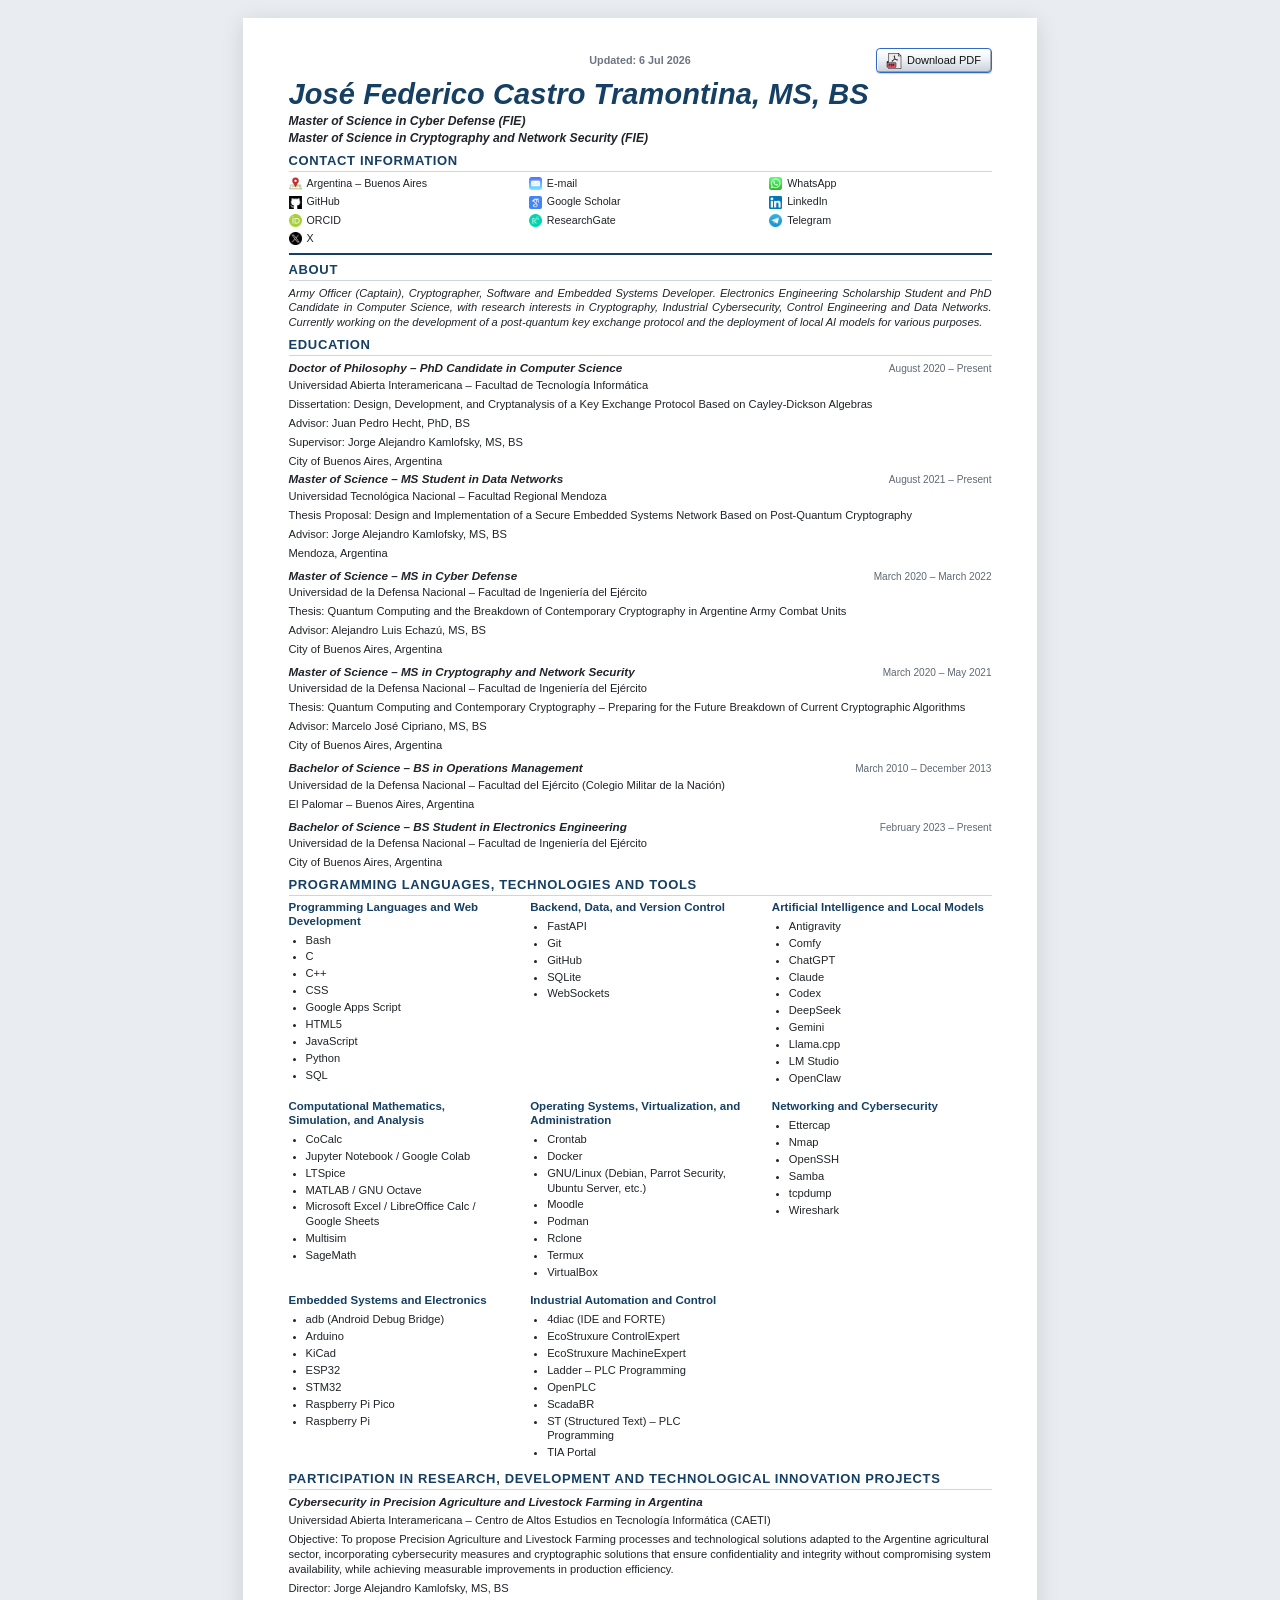
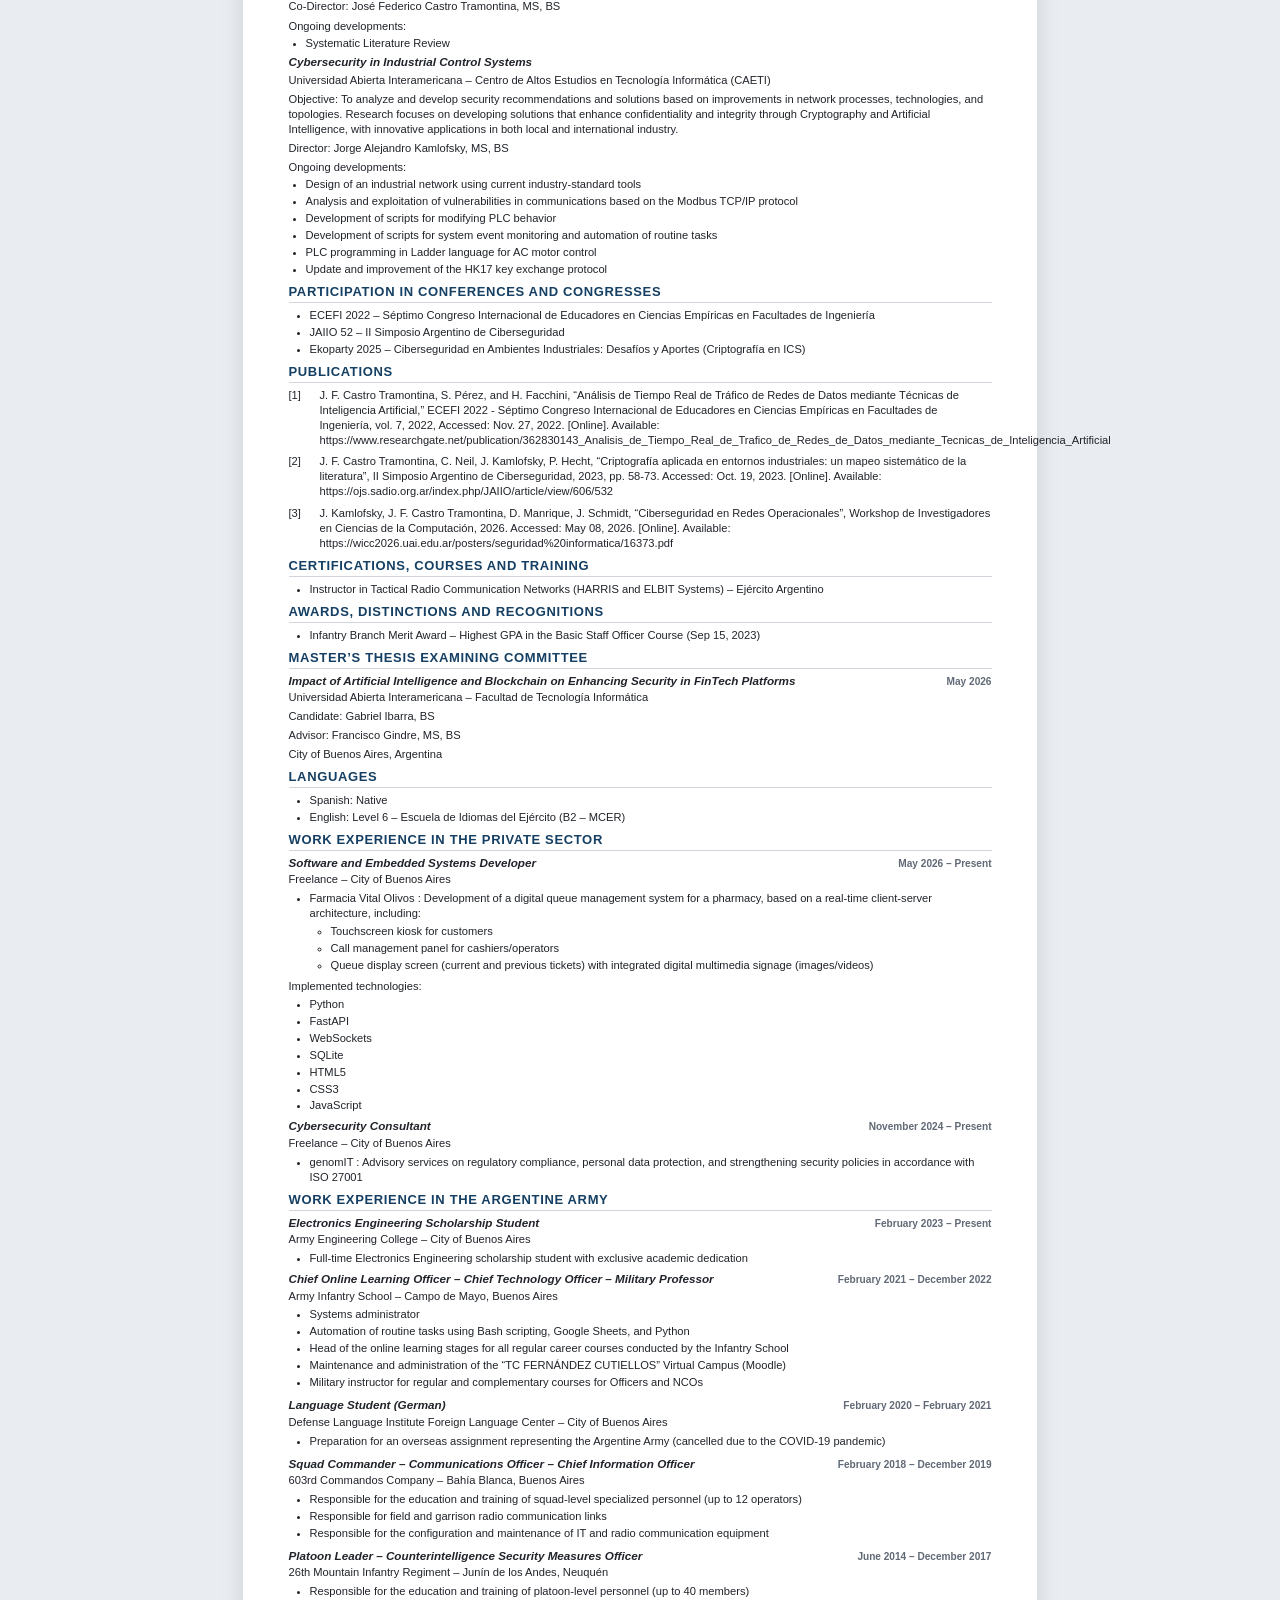
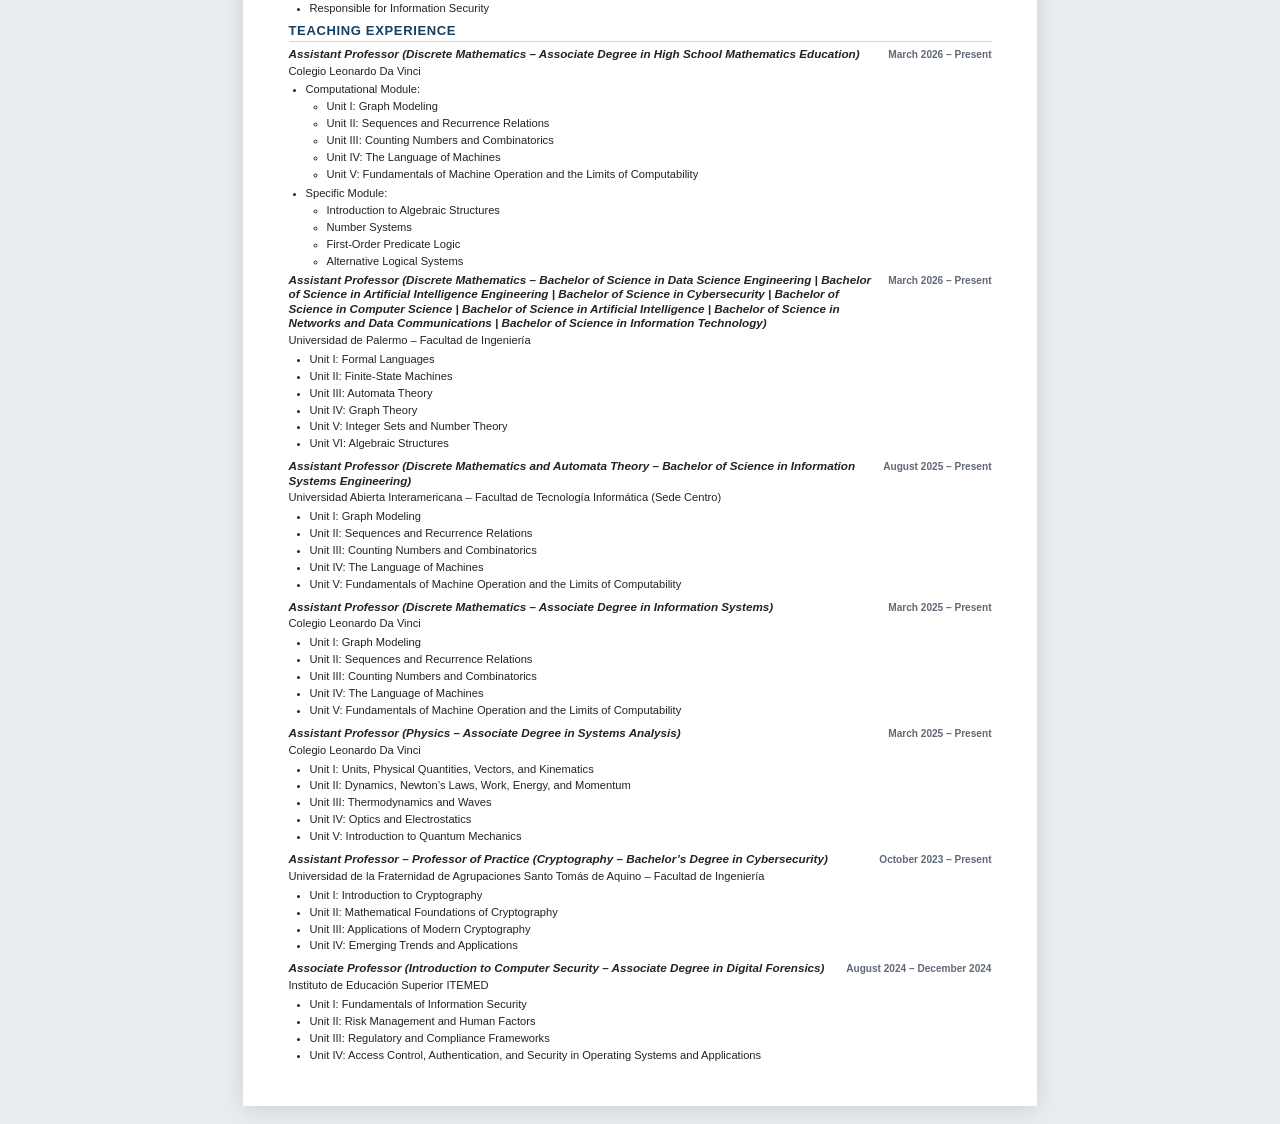
==== commit b8e3459f: "Se actualizó stack tecnológico" ====
--- a/index_en.html
+++ b/index_en.html
@@ -223,9 +223,16 @@
 <div class="skill-category">
 <h3>Artificial Intelligence and Local Models</h3>
 <ul class="compact-list">
+<li><a href="https://antigravity.google/" rel="noopener noreferrer" target="_blank">Antigravity</a></li>
 <li><a href="https://comfy.org/" rel="noopener noreferrer" target="_blank">Comfy</a></li>
+<li><a href="https://chatgpt.com/" rel="noopener noreferrer" target="_blank">ChatGPT</a></li>
+<li><a href="https://claude.ai/" rel="noopener noreferrer" target="_blank">Claude</a></li>
+<li><a href="https://openai.com/codex/" rel="noopener noreferrer" target="_blank">Codex</a></li>
+<li><a href="https://chat.deepseek.com/" rel="noopener noreferrer" target="_blank">DeepSeek</a></li>
+<li><a href="https://gemini.google.com/app" rel="noopener noreferrer" target="_blank">Gemini</a></li>
 <li><a href="https://llama-cpp.com/" rel="noopener noreferrer" target="_blank">Llama.cpp</a></li>
 <li><a href="https://lmstudio.ai/" rel="noopener noreferrer" target="_blank">LM Studio</a></li>
+<li><a href="https://myclaw.ai/" rel="noopener noreferrer" target="_blank">OpenClaw</a></li>
 </ul>
 </div>
 </div>
@@ -252,6 +259,7 @@
 <li><a href="https://www.docker.com/" rel="noopener noreferrer" target="_blank">Docker</a></li>
 <li><a href="https://www.debian.org/" rel="noopener noreferrer" target="_blank">GNU/Linux (Debian, Parrot Security, Ubuntu Server, etc.)</a></li>
 <li><a href="https://moodle.org/" rel="noopener noreferrer" target="_blank">Moodle</a></li>
+<li><a href="https://podman.io/" rel="noopener noreferrer" target="_blank">Podman</a></li>
 <li><a href="https://rclone.org/" rel="noopener noreferrer" target="_blank">Rclone</a></li>
 <li><a href="https://termux.dev/en/" rel="noopener noreferrer" target="_blank">Termux</a></li>
 <li><a href="https://www.virtualbox.org/" rel="noopener noreferrer" target="_blank">VirtualBox</a></li>
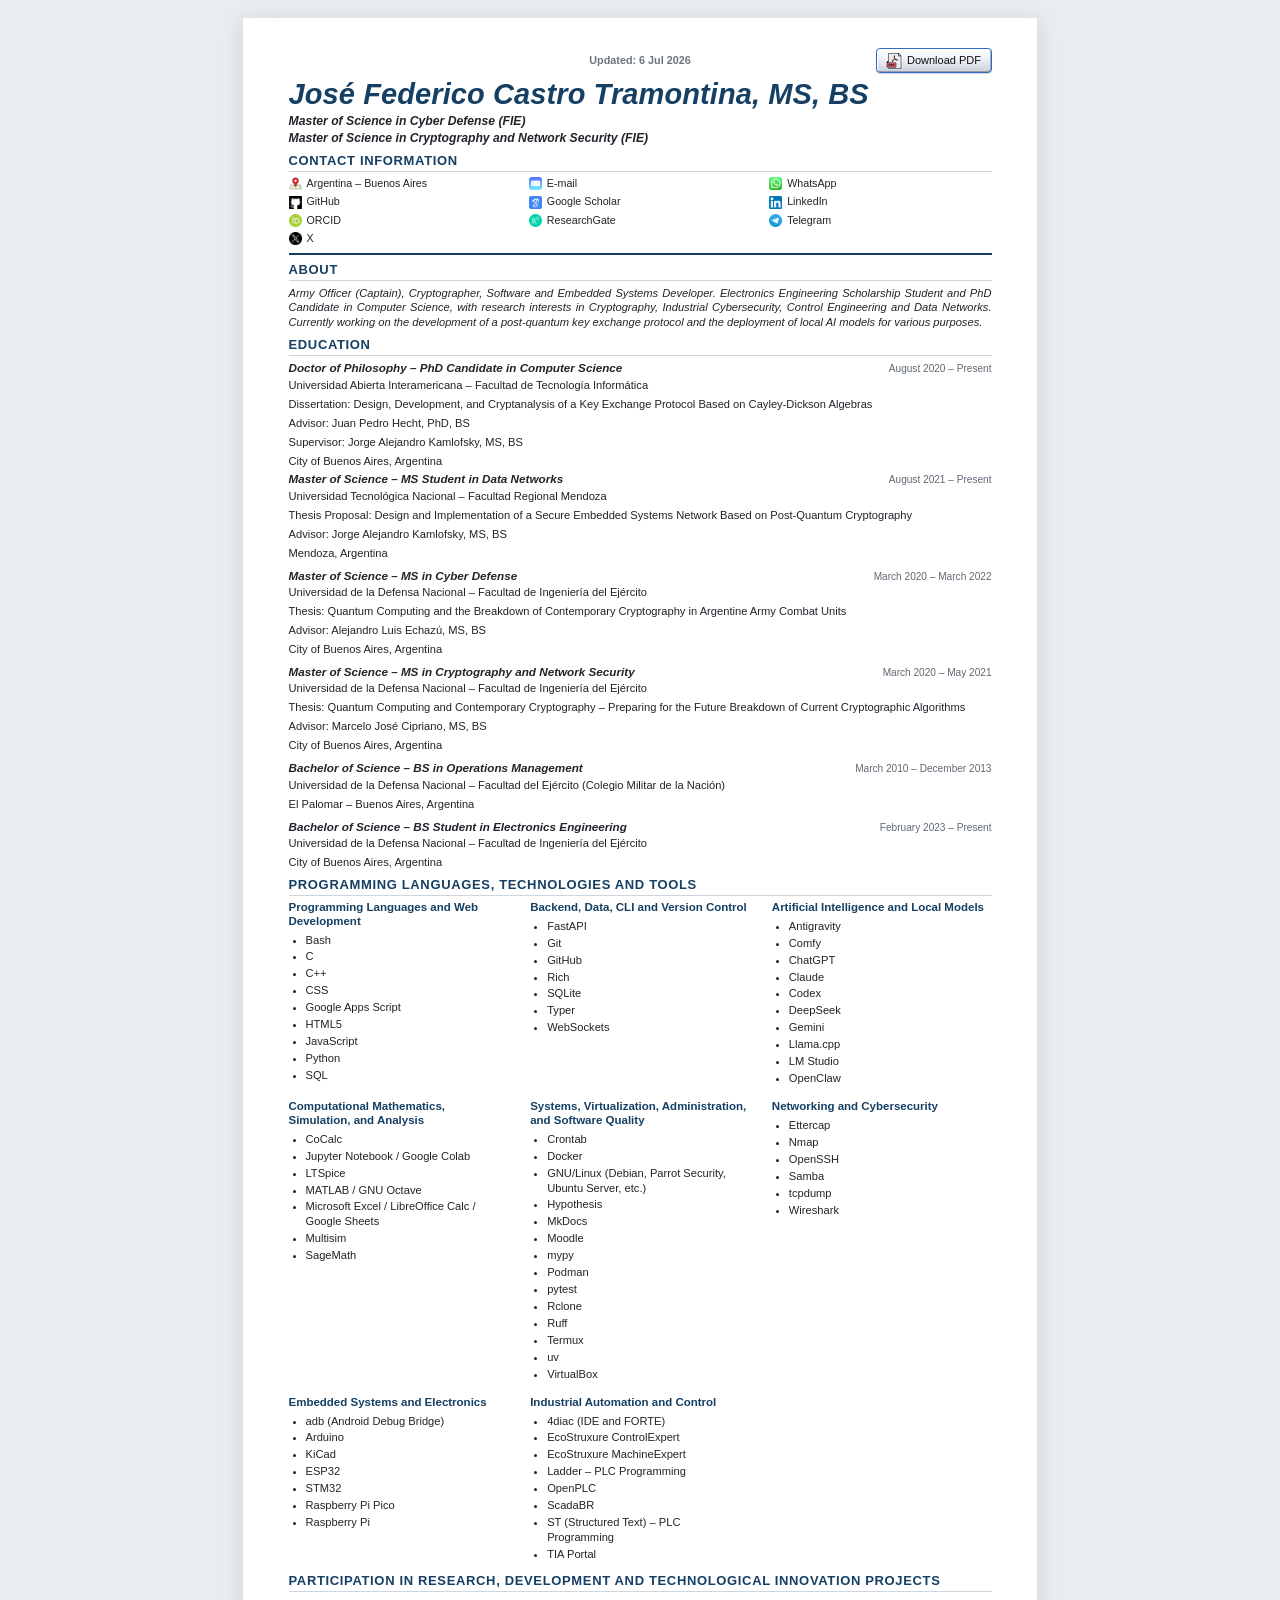
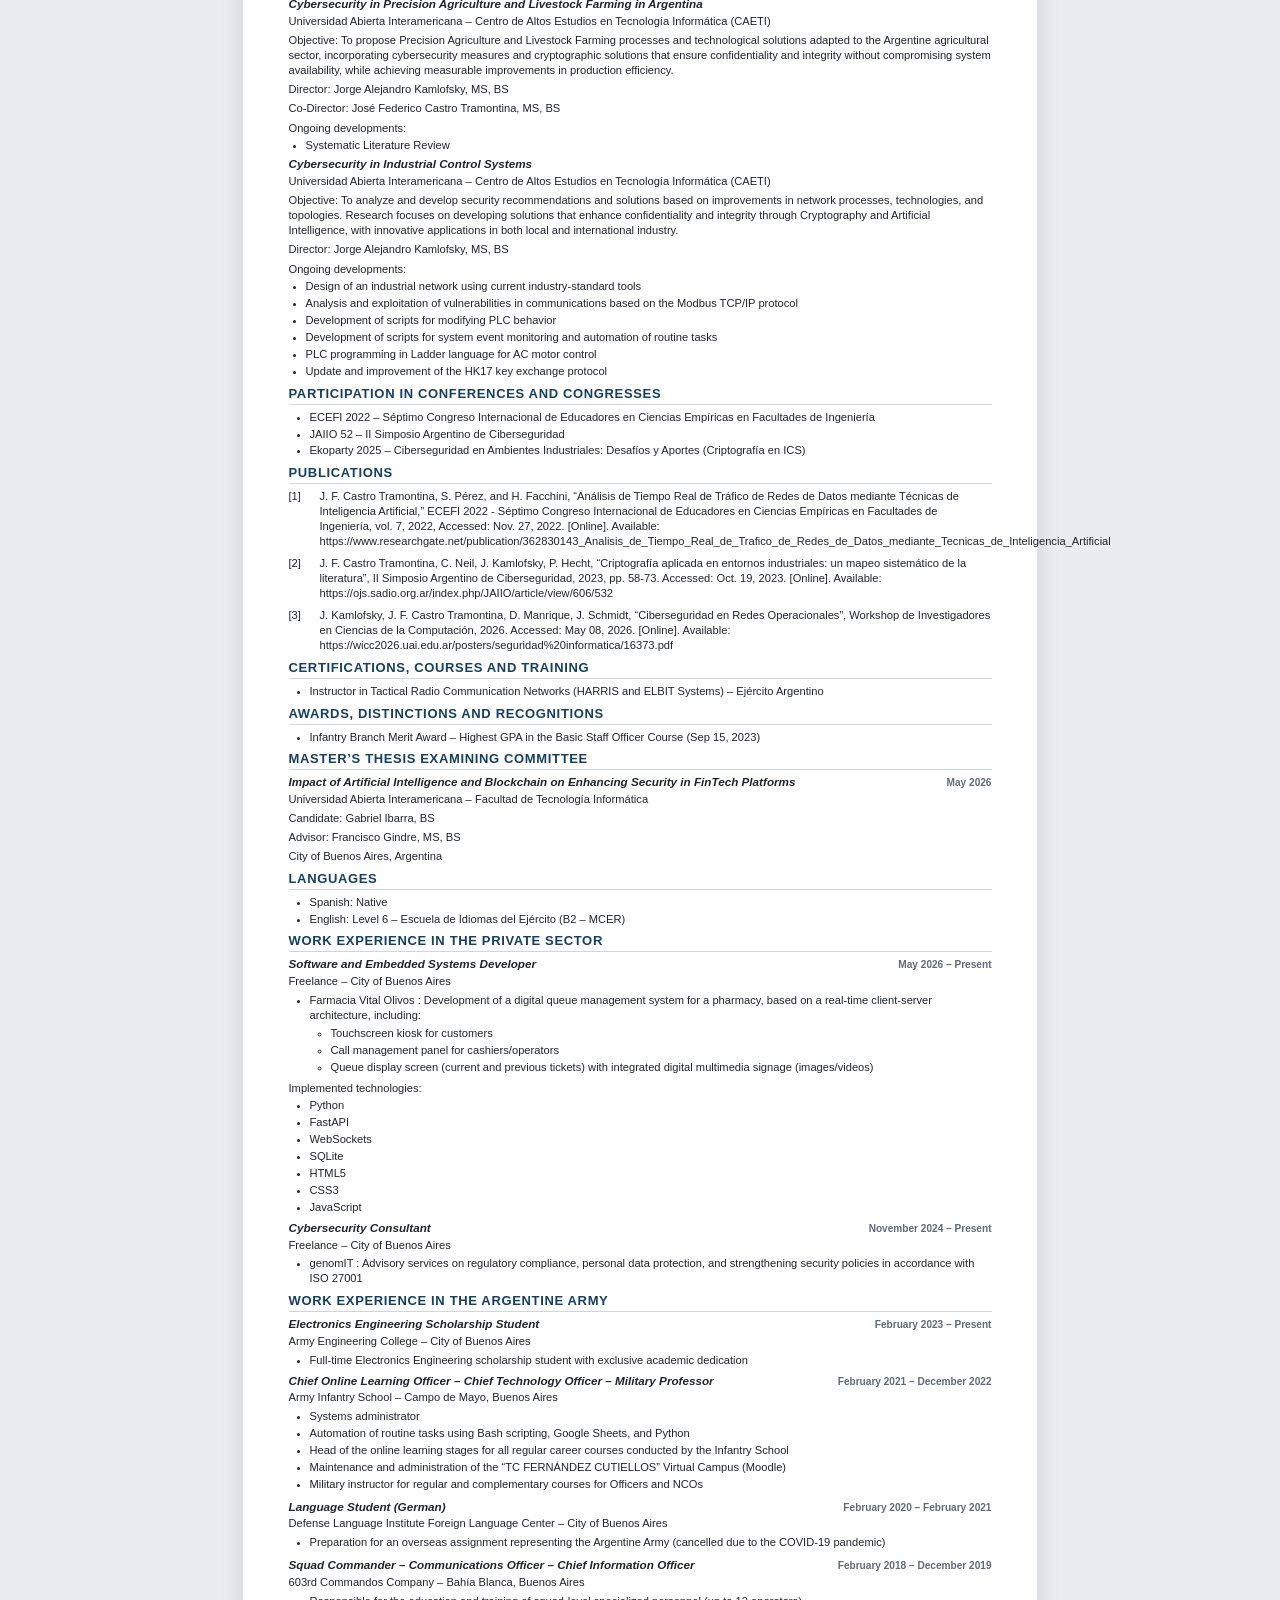
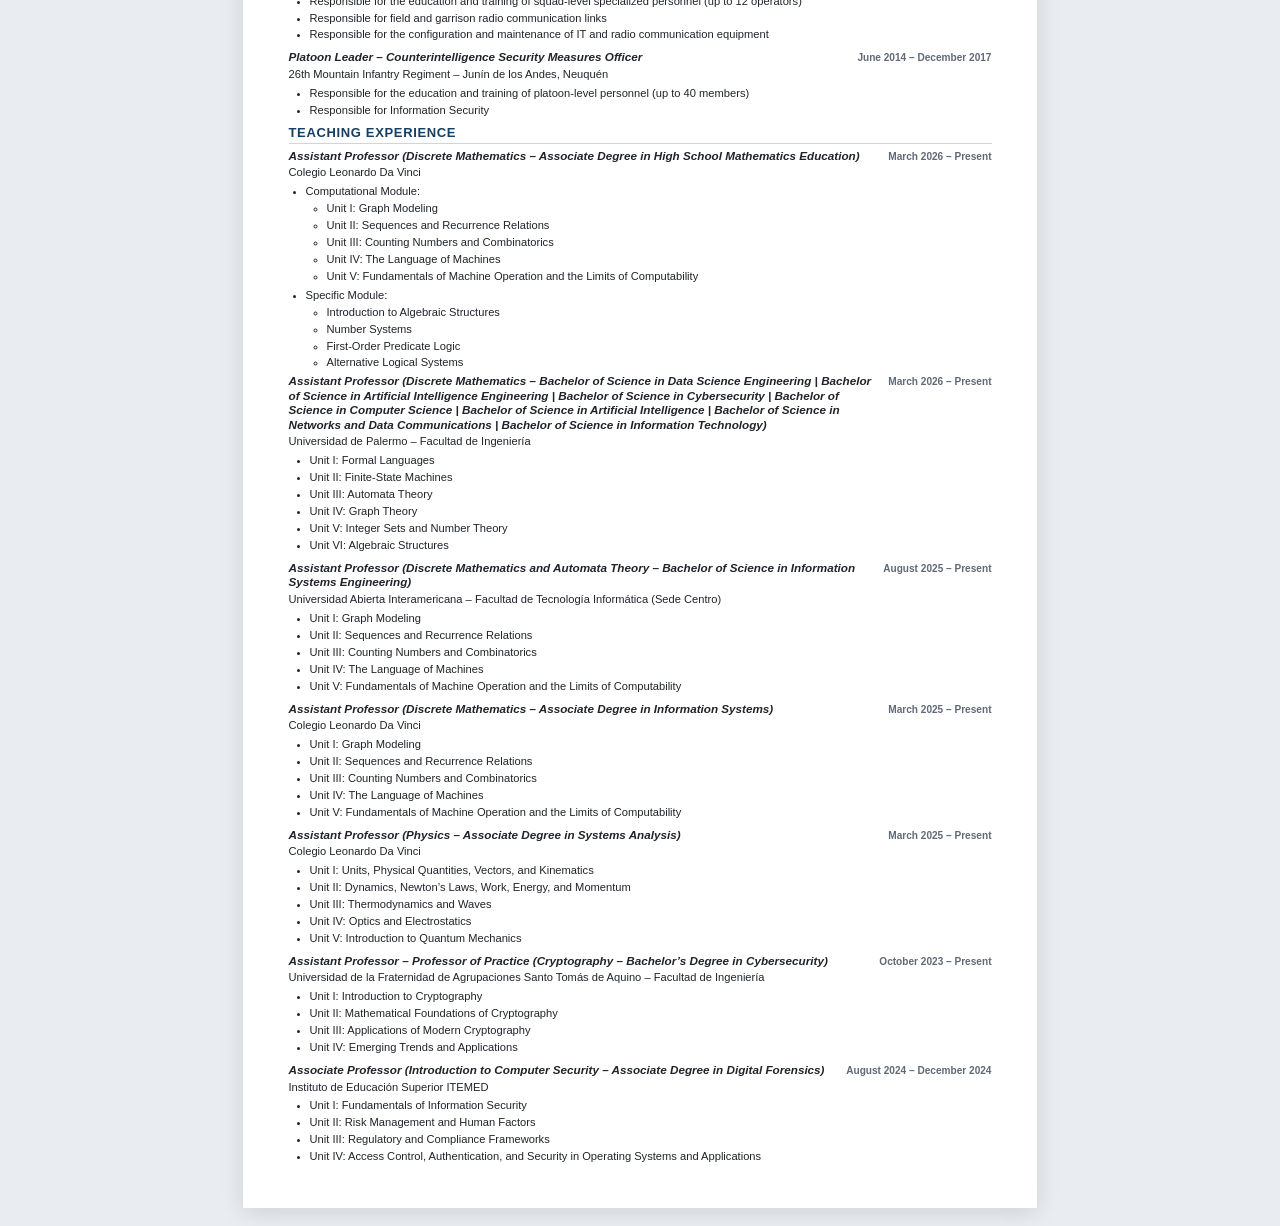
==== commit 12b809f1: "Se actualizó stack tecnológico" ====
--- a/index_en.html
+++ b/index_en.html
@@ -210,12 +210,14 @@
 </div>
 
 <div class="skill-category">
-<h3>Backend, Data, and Version Control</h3>
+<h3>Backend, Data, CLI and Version Control</h3>
 <ul class="compact-list">
 <li><a href="https://fastapi.tiangolo.com/" rel="noopener noreferrer" target="_blank">FastAPI</a></li>
 <li><a href="https://git-scm.com/" rel="noopener noreferrer" target="_blank">Git</a></li>
 <li><a href="https://github.com/" rel="noopener noreferrer" target="_blank">GitHub</a></li>
+<li><a href="https://rich.readthedocs.io/" rel="noopener noreferrer" target="_blank">Rich</a></li>
 <li><a href="https://sqlite.org/" rel="noopener noreferrer" target="_blank">SQLite</a></li>
+<li><a href="https://typer.tiangolo.com/" rel="noopener noreferrer" target="_blank">Typer</a></li>
 <li><a href="https://fastapi.tiangolo.com/advanced/websockets/" rel="noopener noreferrer" target="_blank">WebSockets</a></li>
 </ul>
 </div>
@@ -232,7 +234,7 @@
 <li><a href="https://gemini.google.com/app" rel="noopener noreferrer" target="_blank">Gemini</a></li>
 <li><a href="https://llama-cpp.com/" rel="noopener noreferrer" target="_blank">Llama.cpp</a></li>
 <li><a href="https://lmstudio.ai/" rel="noopener noreferrer" target="_blank">LM Studio</a></li>
-<li><a href="https://myclaw.ai/" rel="noopener noreferrer" target="_blank">OpenClaw</a></li>
+<li><a href="https://openclaw.ai/" rel="noopener noreferrer" target="_blank">OpenClaw</a></li>
 </ul>
 </div>
 </div>
@@ -253,15 +255,21 @@
 </div>
 
 <div class="skill-category">
-<h3>Operating Systems, Virtualization, and Administration</h3>
+<h3>Systems, Virtualization, Administration, and Software Quality</h3>
 <ul class="compact-list">
 <li><a href="https://man7.org/linux/man-pages/man5/crontab.5.html" rel="noopener noreferrer" target="_blank">Crontab</a></li>
 <li><a href="https://www.docker.com/" rel="noopener noreferrer" target="_blank">Docker</a></li>
 <li><a href="https://www.debian.org/" rel="noopener noreferrer" target="_blank">GNU/Linux (Debian, Parrot Security, Ubuntu Server, etc.)</a></li>
+<li><a href="https://hypothesis.readthedocs.io/" rel="noopener noreferrer" target="_blank">Hypothesis</a></li>
+<li><a href="https://www.mkdocs.org/" rel="noopener noreferrer" target="_blank">MkDocs</a></li>
 <li><a href="https://moodle.org/" rel="noopener noreferrer" target="_blank">Moodle</a></li>
+<li><a href="https://mypy-lang.org/" rel="noopener noreferrer" target="_blank">mypy</a></li>
 <li><a href="https://podman.io/" rel="noopener noreferrer" target="_blank">Podman</a></li>
+<li><a href="https://docs.pytest.org/" rel="noopener noreferrer" target="_blank">pytest</a></li>
 <li><a href="https://rclone.org/" rel="noopener noreferrer" target="_blank">Rclone</a></li>
+<li><a href="https://docs.astral.sh/ruff/" rel="noopener noreferrer" target="_blank">Ruff</a></li>
 <li><a href="https://termux.dev/en/" rel="noopener noreferrer" target="_blank">Termux</a></li>
+<li><a href="https://docs.astral.sh/uv/" rel="noopener noreferrer" target="_blank">uv</a></li>
 <li><a href="https://www.virtualbox.org/" rel="noopener noreferrer" target="_blank">VirtualBox</a></li>
 </ul>
 </div>
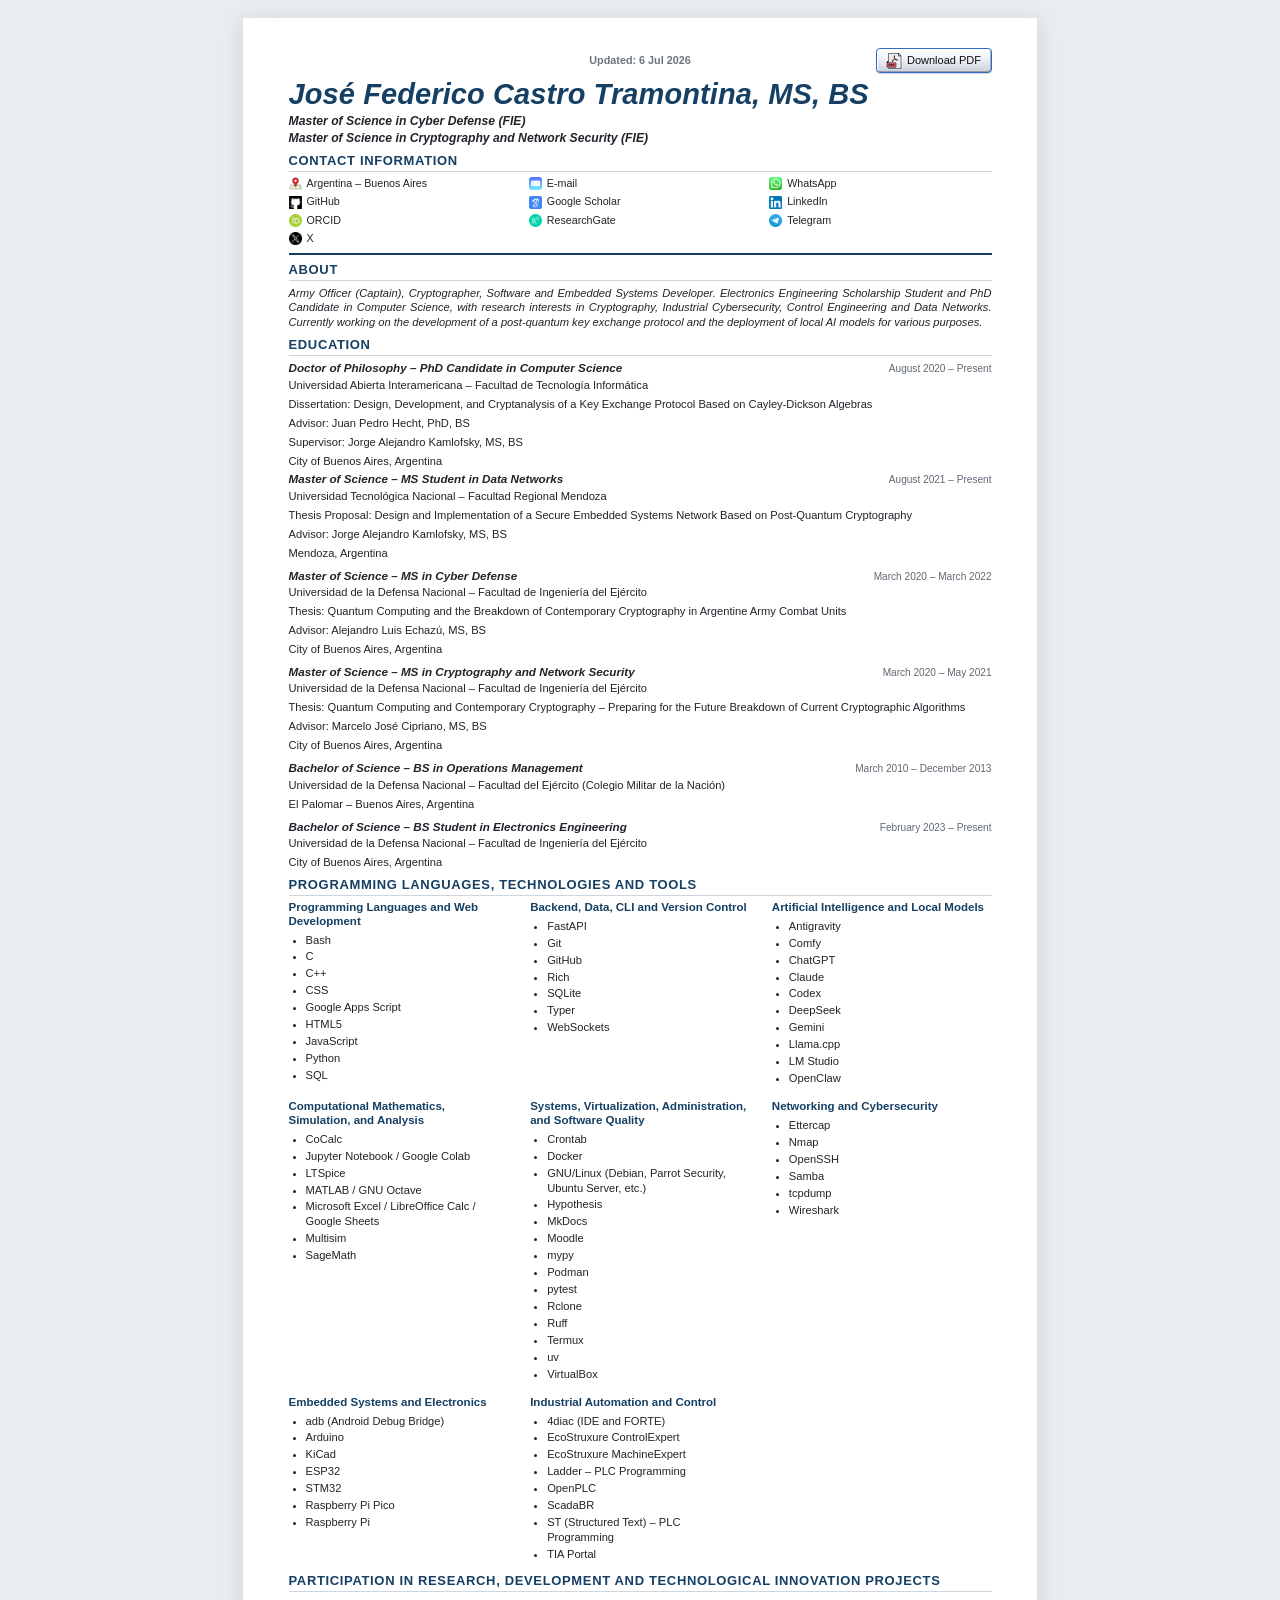
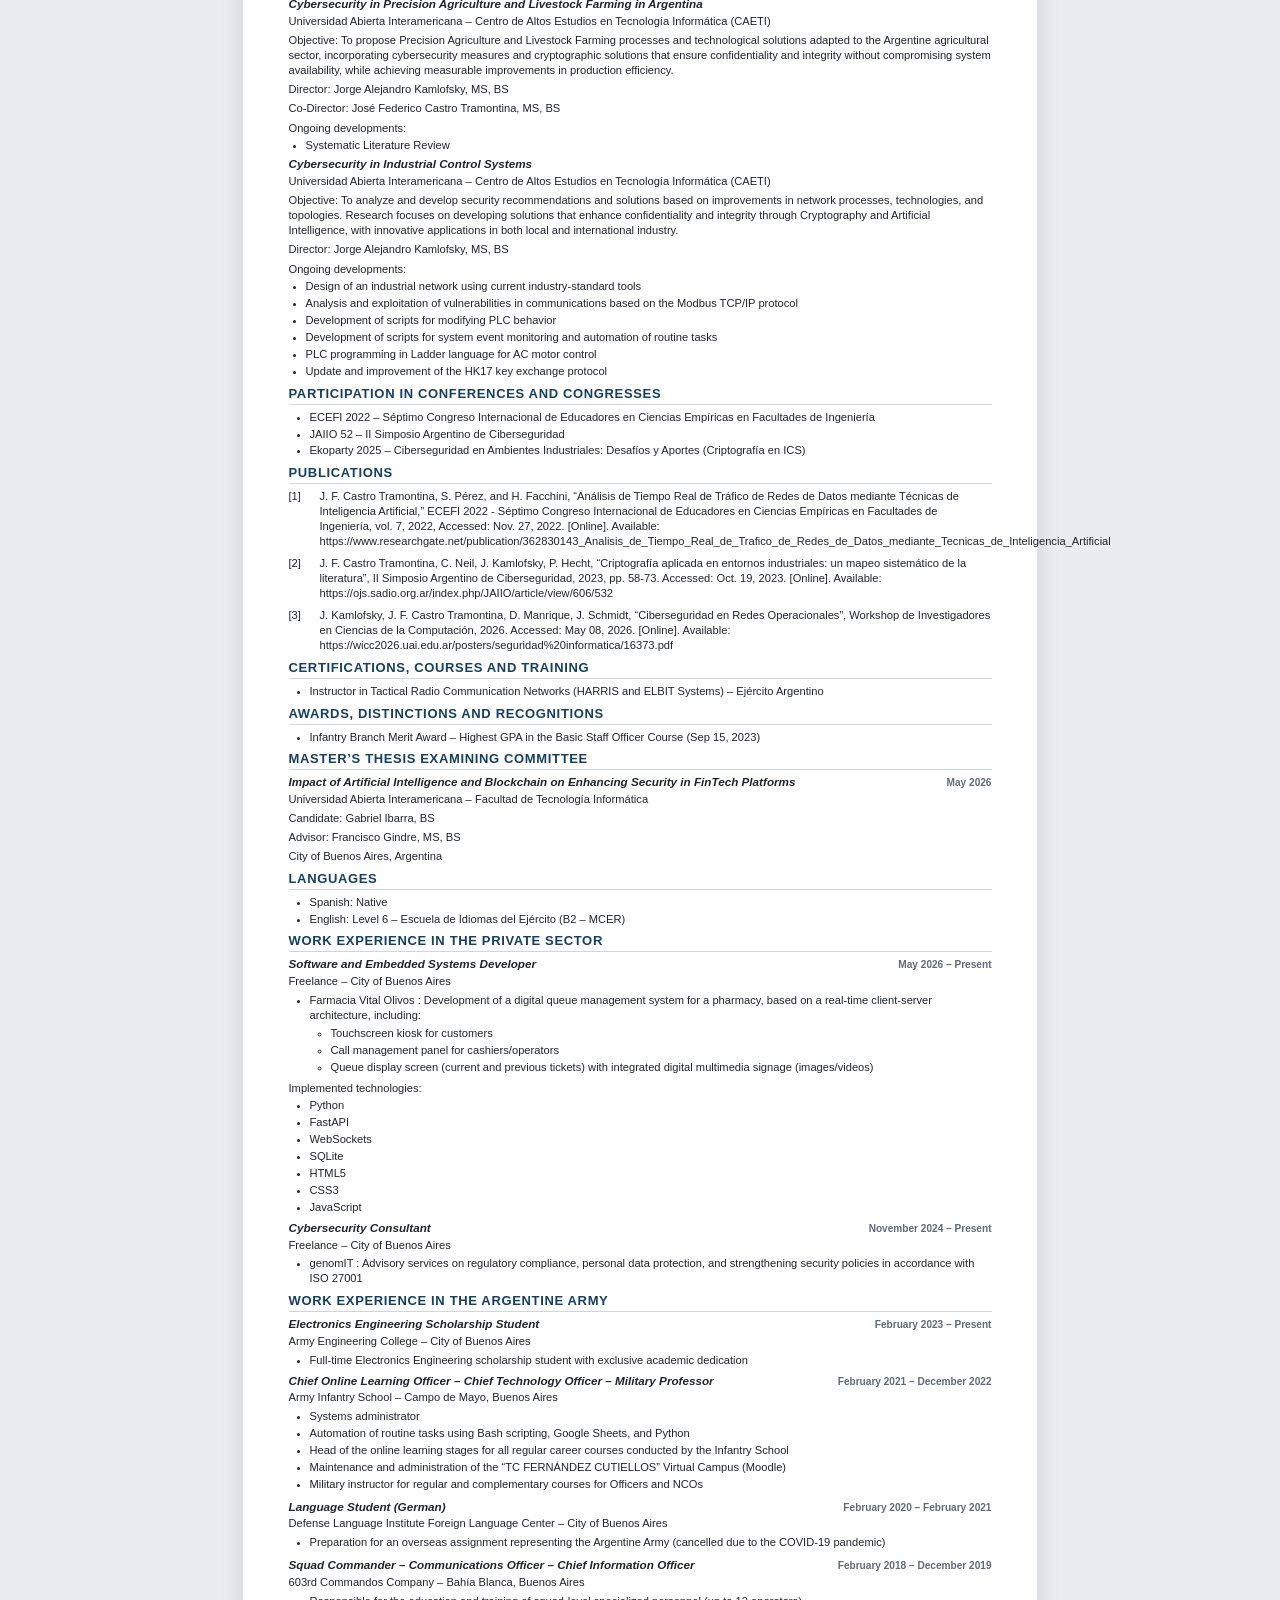
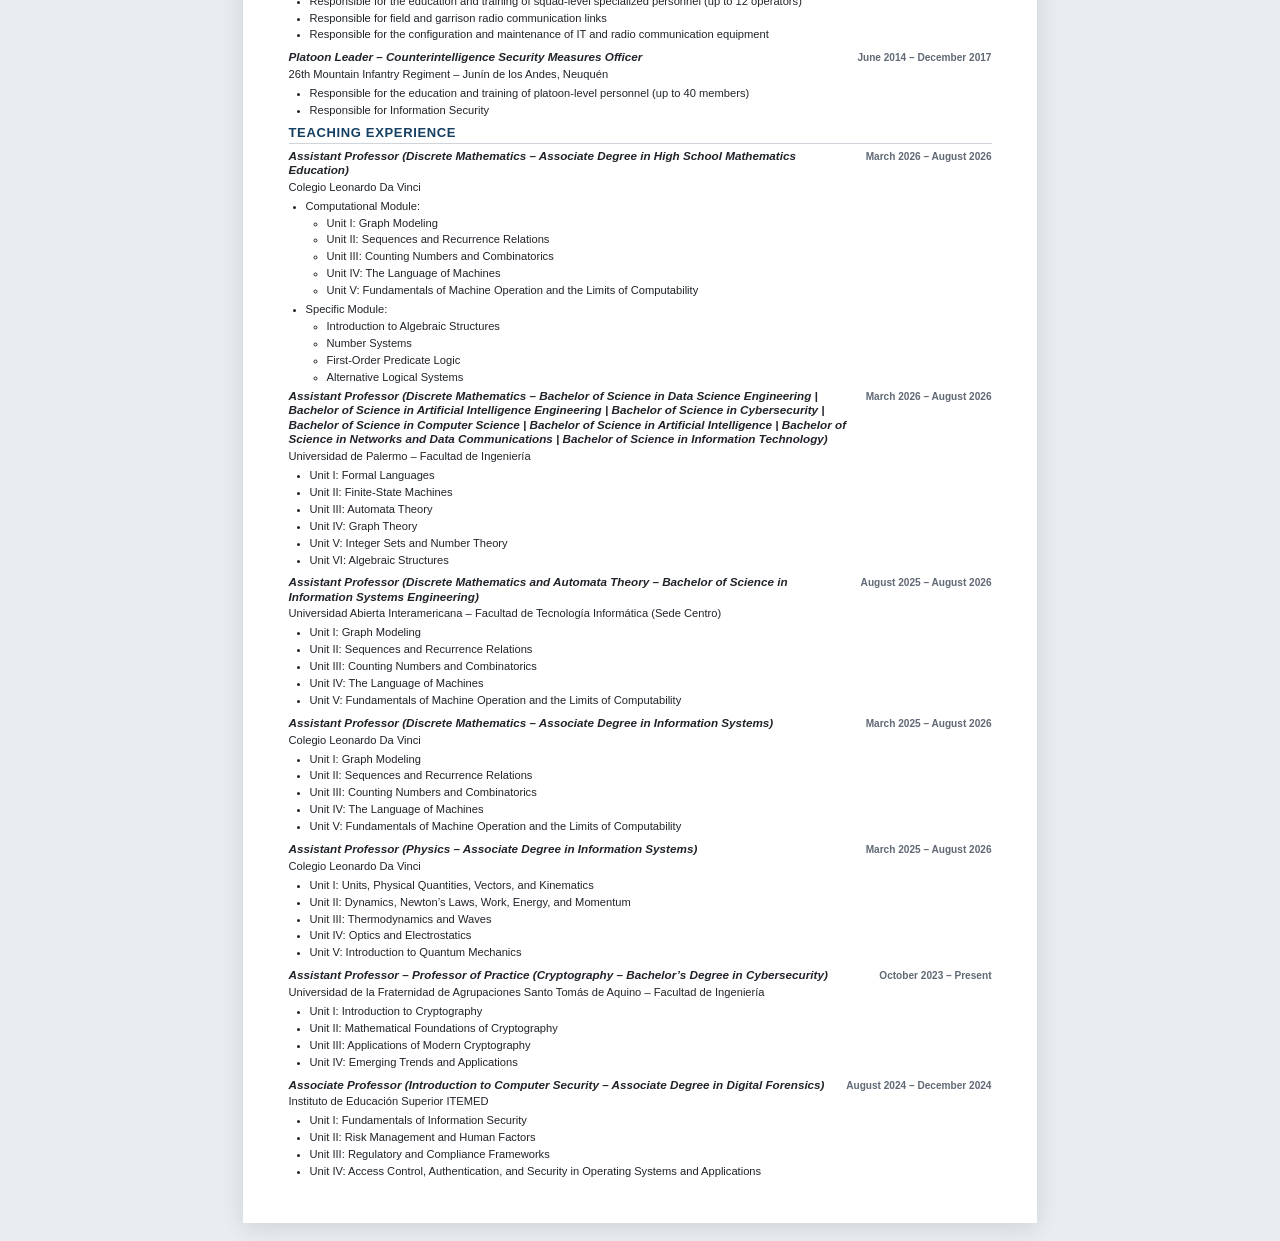
==== commit 39cf17b7: "Se cerró etapa de docencia: Agosto 2026" ====
--- a/index_en.html
+++ b/index_en.html
@@ -609,7 +609,7 @@
                     Assistant Professor (Discrete Mathematics – Associate Degree in High School Mathematics Education)
                 </a>
 </h3>
-<p class="date">March 2026 – Present</p>
+<p class="date">March 2026 – August 2026</p>
 </div>
 <p>Colegio Leonardo Da Vinci</p>
 <ul class="detail-list nested-topics">
@@ -643,7 +643,7 @@
                     Assistant Professor (Discrete Mathematics – Bachelor of Science in Data Science Engineering | Bachelor of Science in Artificial Intelligence Engineering | Bachelor of Science in Cybersecurity | Bachelor of Science in Computer Science | Bachelor of Science in Artificial Intelligence | Bachelor of Science in Networks and Data Communications | Bachelor of Science in Information Technology)
                 </a>
 </h3>
-<p class="date">March 2026 – Present</p>
+<p class="date">March 2026 – August 2026</p>
 </div>
 <p>Universidad de Palermo – Facultad de Ingeniería</p>
 <ul>
@@ -663,7 +663,7 @@
                     Assistant Professor (Discrete Mathematics and Automata Theory – Bachelor of Science in Information Systems Engineering)
                 </a>
 </h3>
-<p class="date">August 2025 – Present</p>
+<p class="date">August 2025 – August 2026</p>
 </div>
 <p>Universidad Abierta Interamericana – Facultad de Tecnología Informática (Sede Centro)</p>
 <ul>
@@ -682,7 +682,7 @@
                     Assistant Professor (Discrete Mathematics – Associate Degree in Information Systems)
                 </a>
 </h3>
-<p class="date">March 2025 – Present</p>
+<p class="date">March 2025 – August 2026</p>
 </div>
 <p>Colegio Leonardo Da Vinci</p>
 <ul>
@@ -698,10 +698,10 @@
 <div class="entry-heading">
 <h3>
 <a href="https://davinci.vaneduc.edu.ar/nivel-superior/analista-de-sistemas/" rel="noopener noreferrer" target="_blank">
-                    Assistant Professor (Physics – Associate Degree in Systems Analysis)
-                </a>
-</h3>
-<p class="date">March 2025 – Present</p>
+                    Assistant Professor (Physics – Associate Degree in Information Systems)
+                </a>
+</h3>
+<p class="date">March 2025 – August 2026</p>
 </div>
 <p>Colegio Leonardo Da Vinci</p>
 <ul>
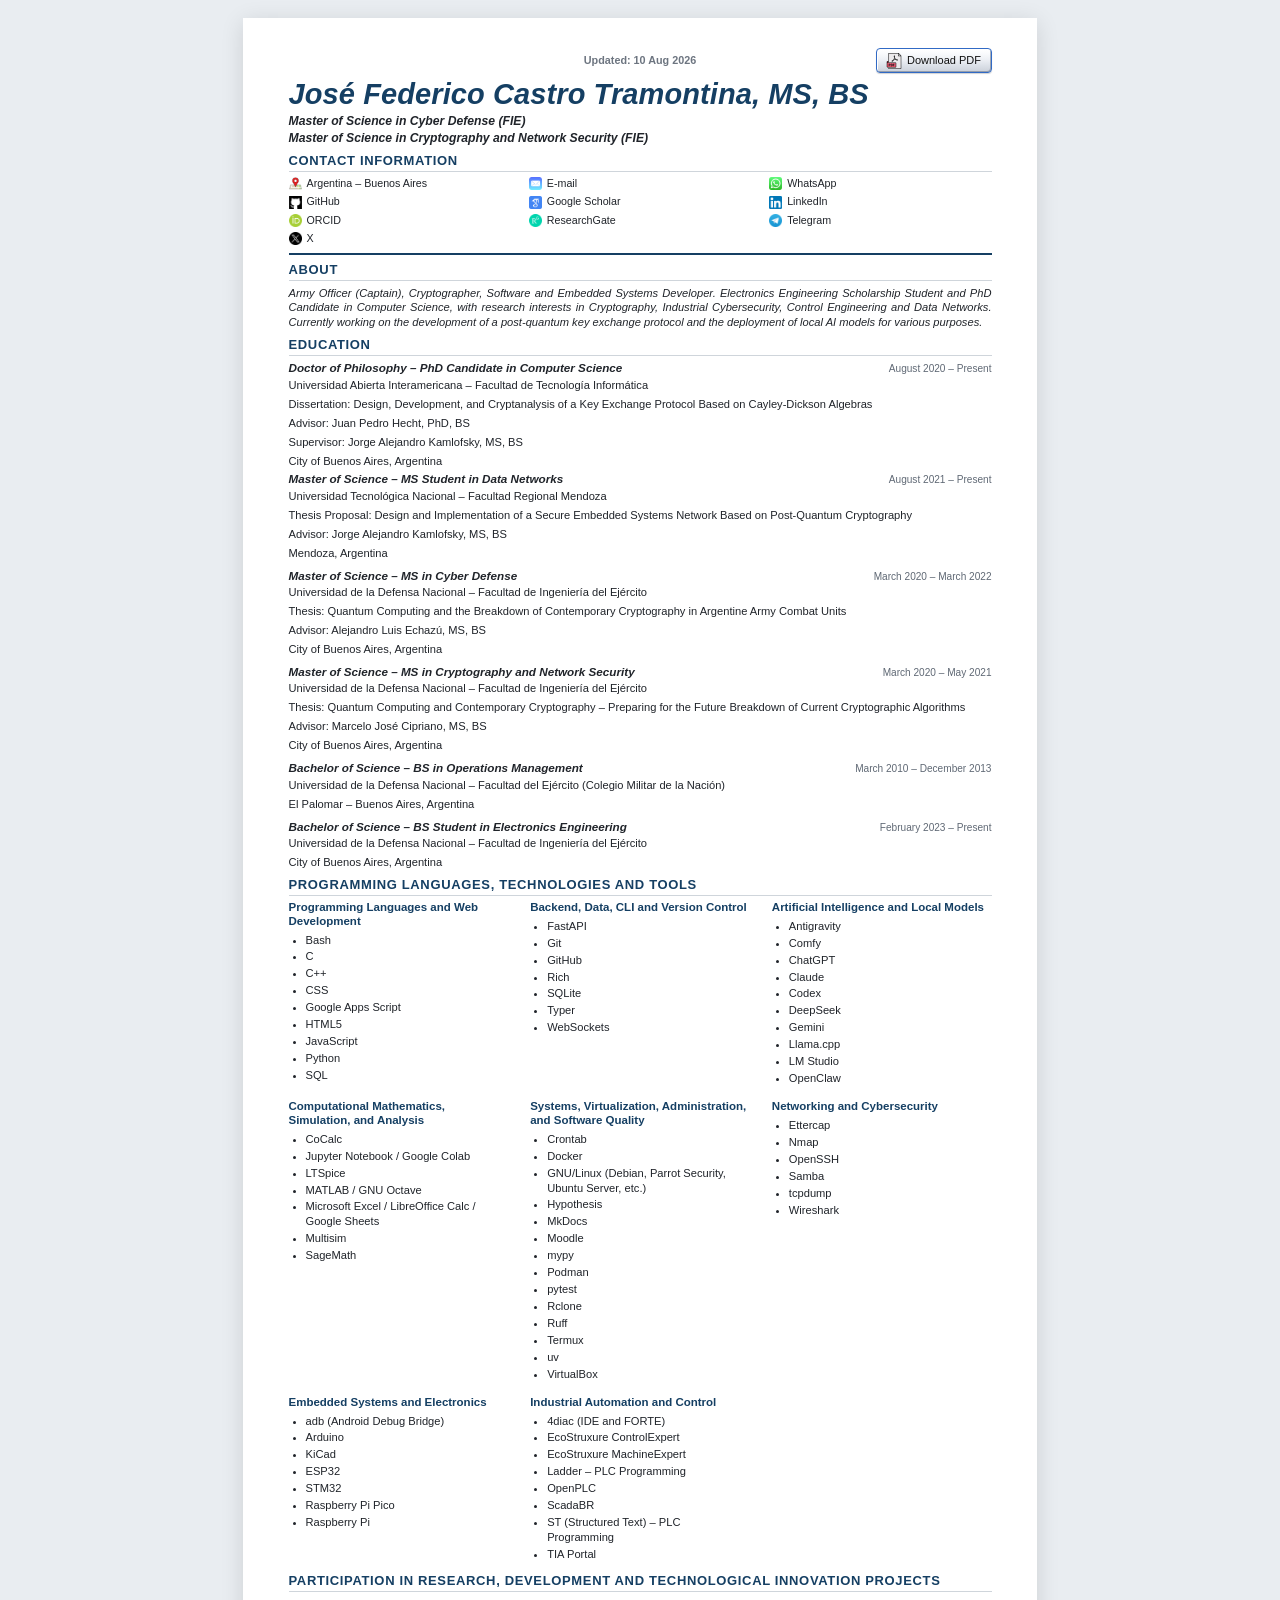
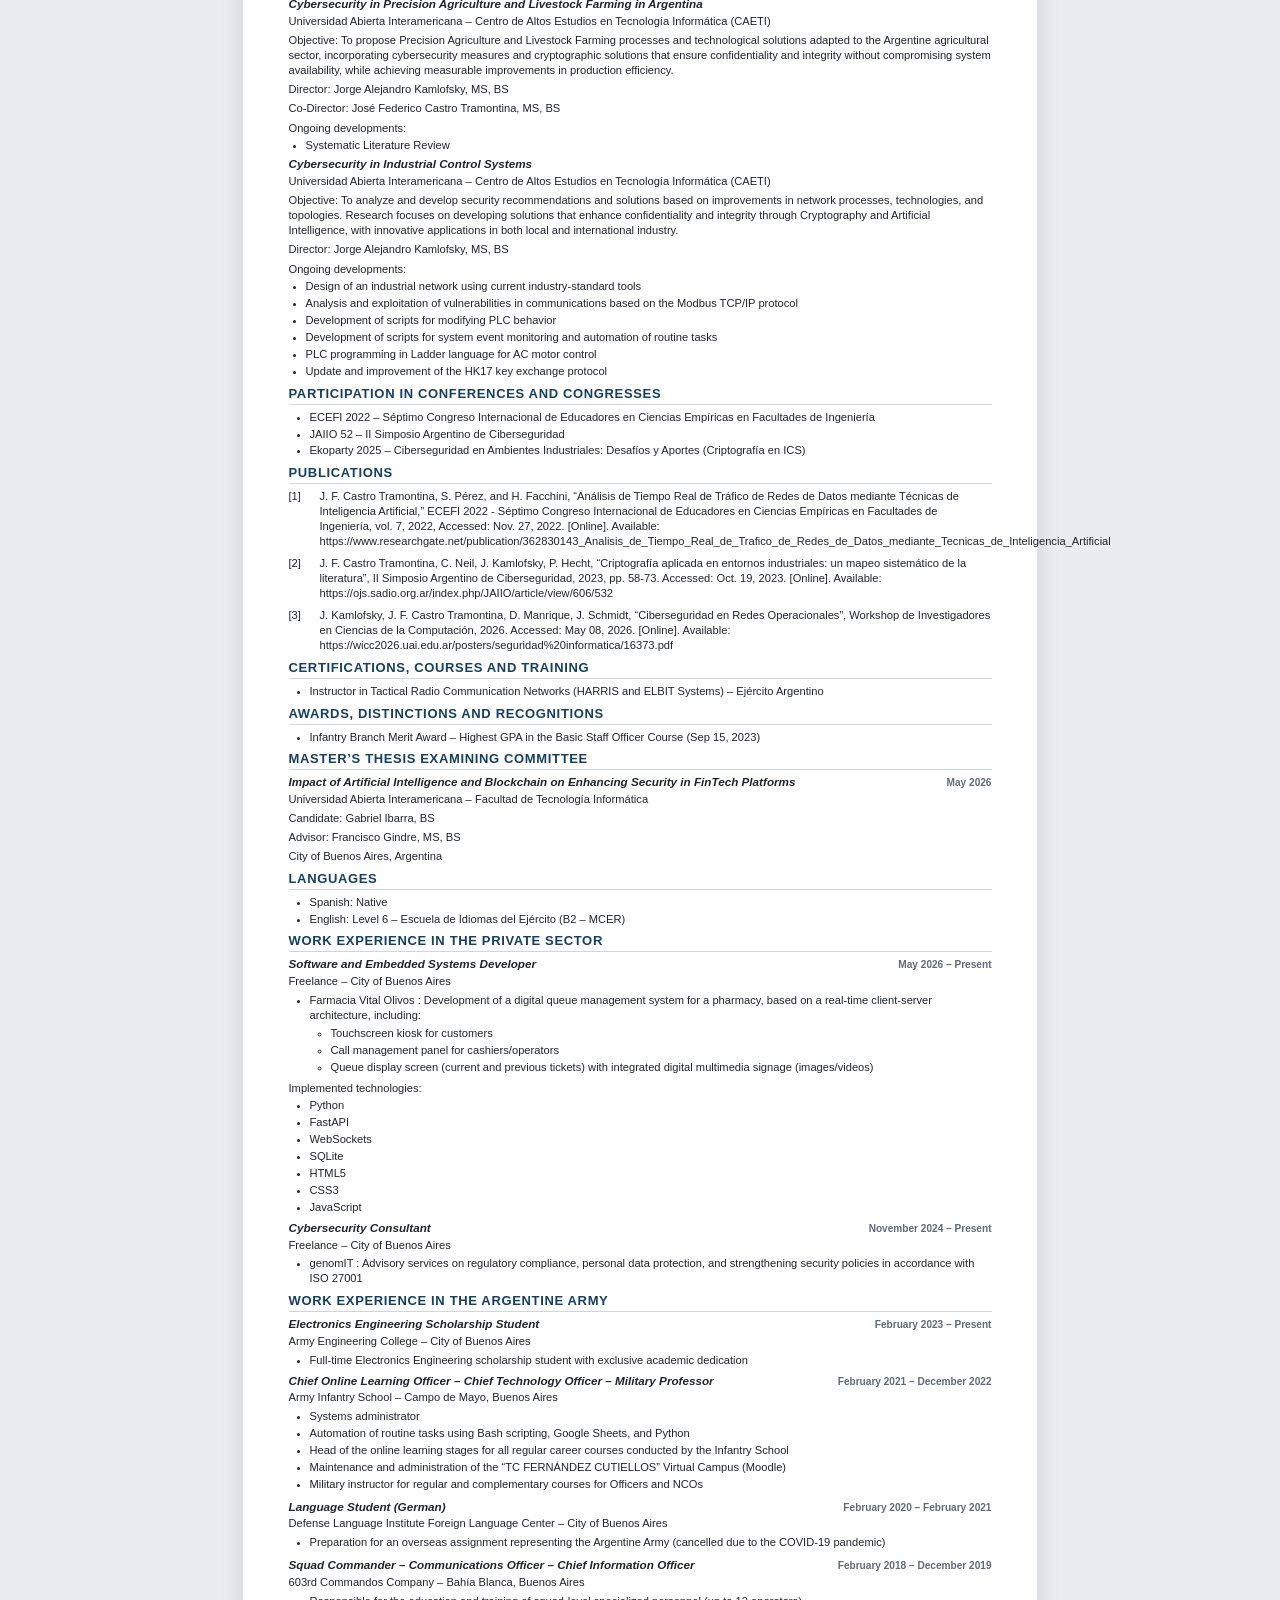
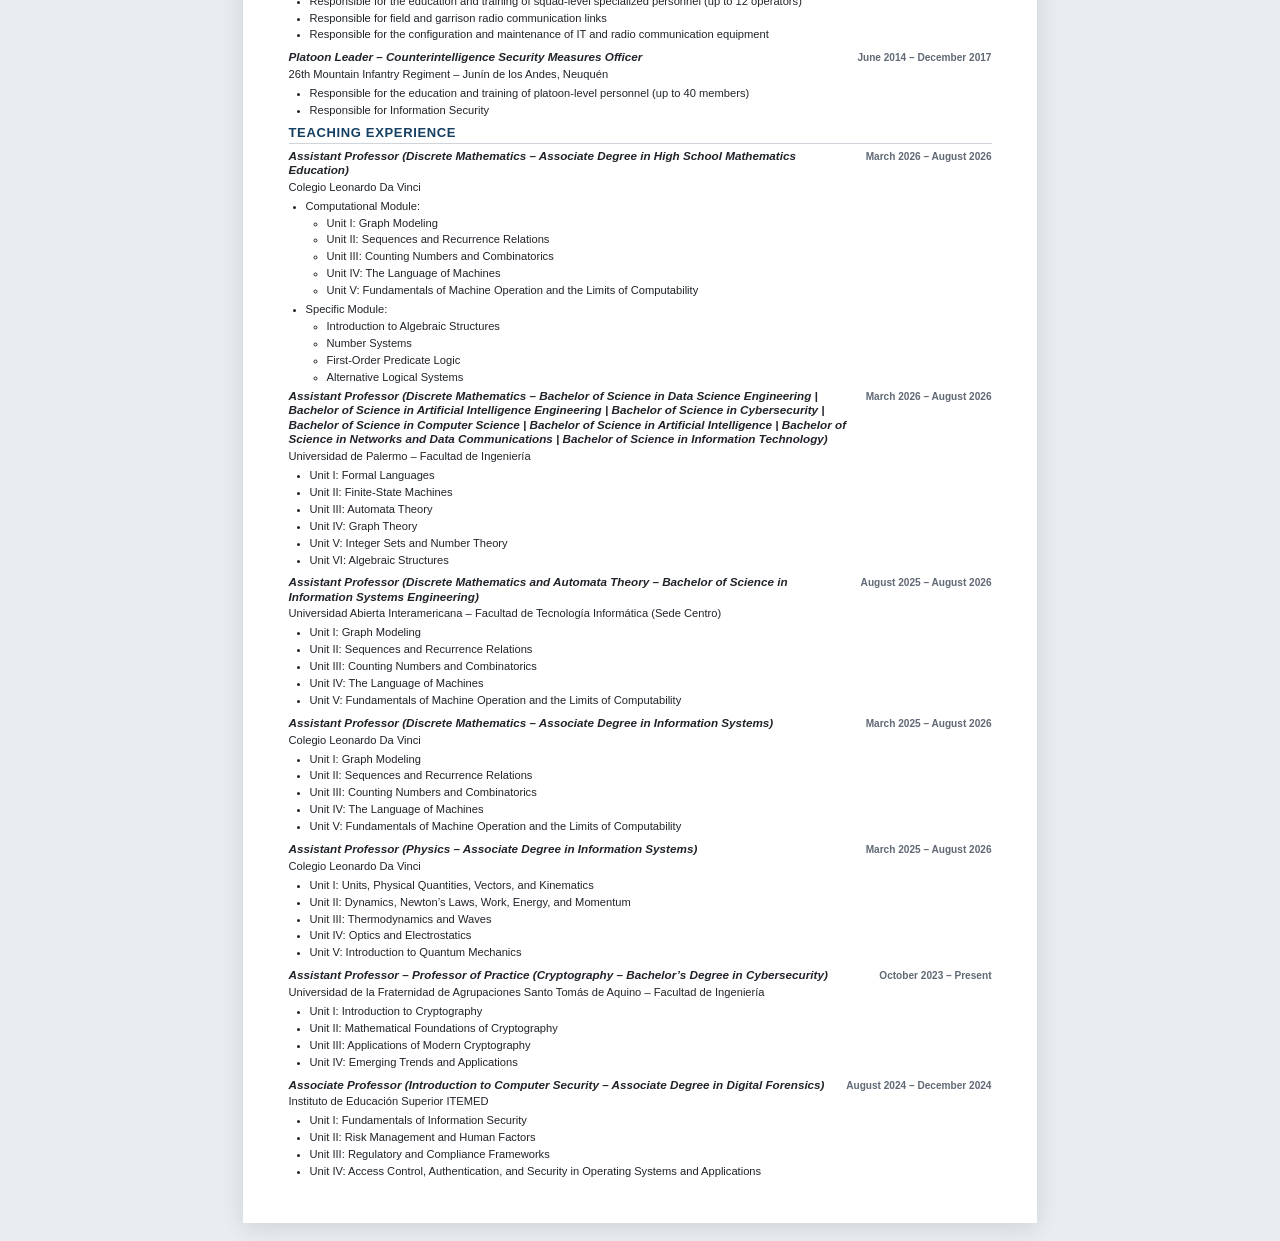
==== commit e8ea5e2f: "Se cerró etapa de docencia: Agosto 2026" ====
--- a/index_en.html
+++ b/index_en.html
@@ -15,7 +15,7 @@
 
 <div class="updated-row">
 <p class="updated">
-                Updated: 6 Jul 2026
+                Updated: 10 Aug 2026
             </p>
 
 <a
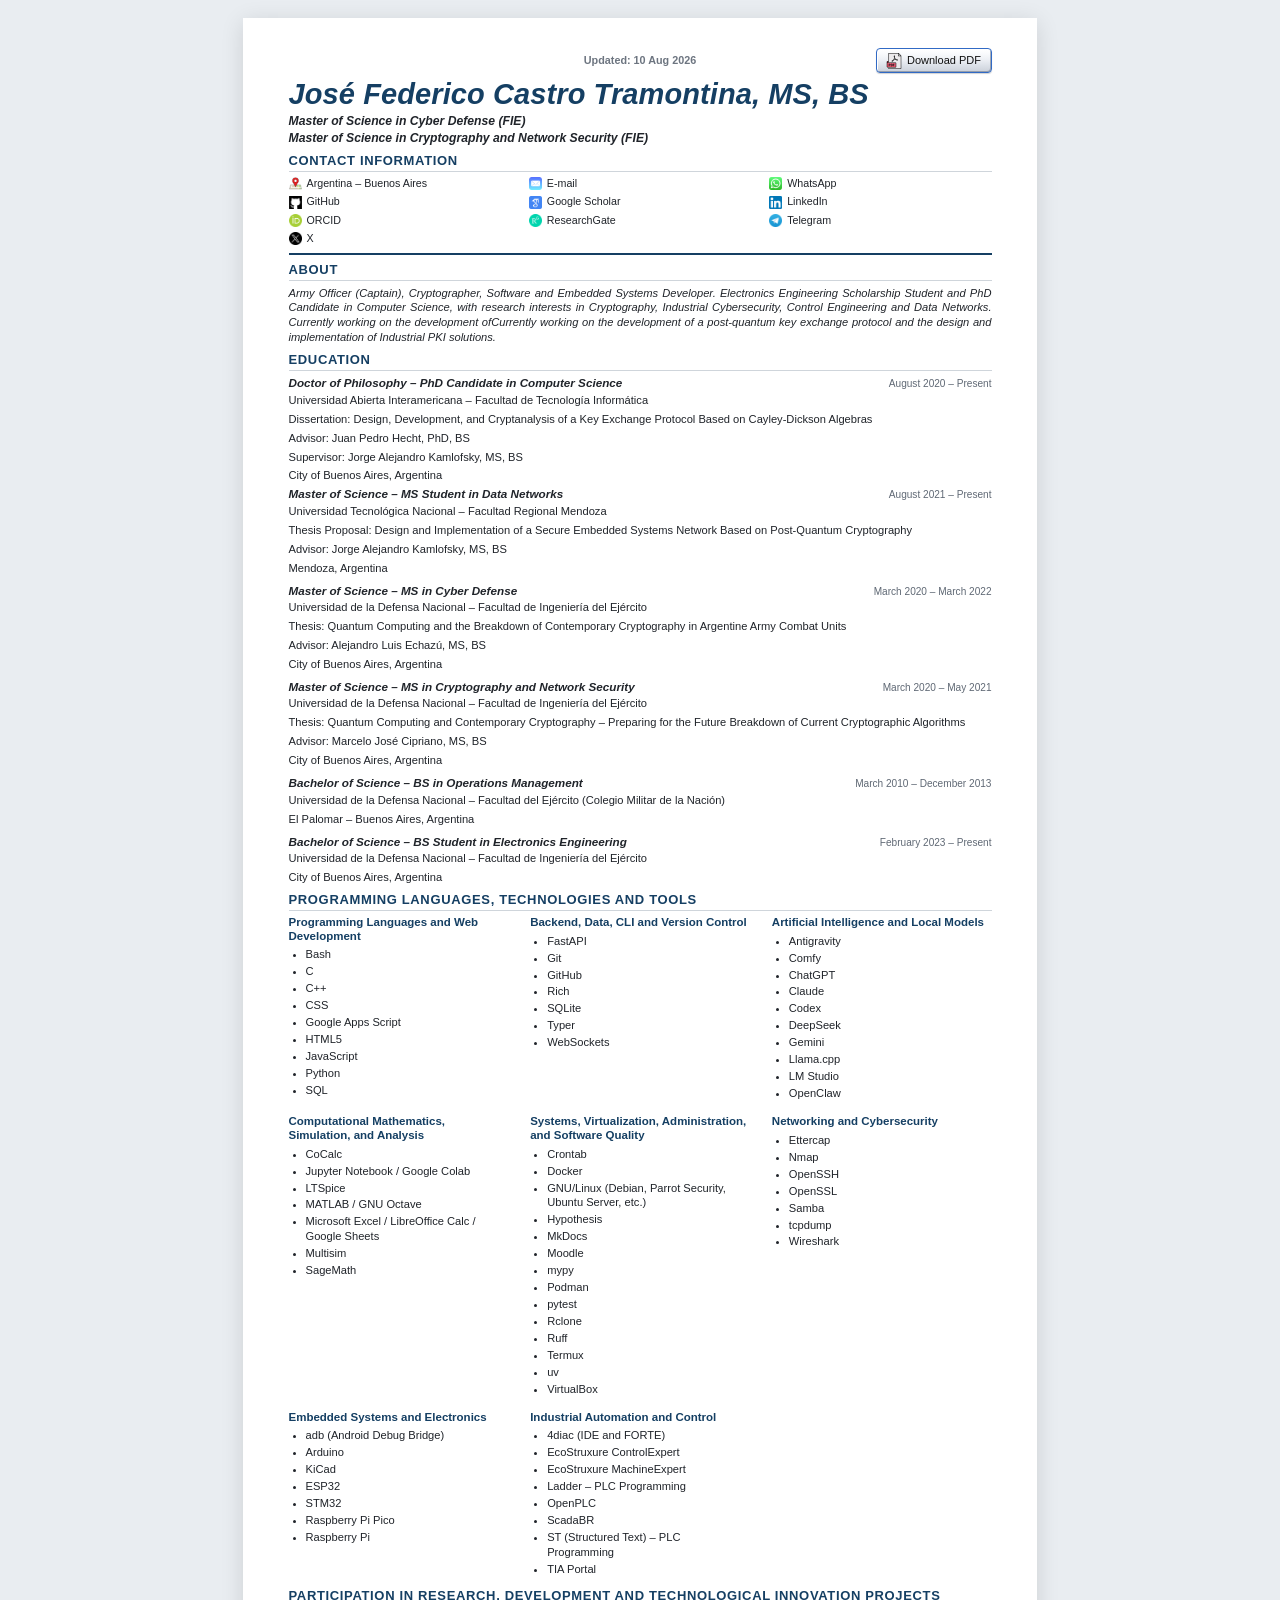
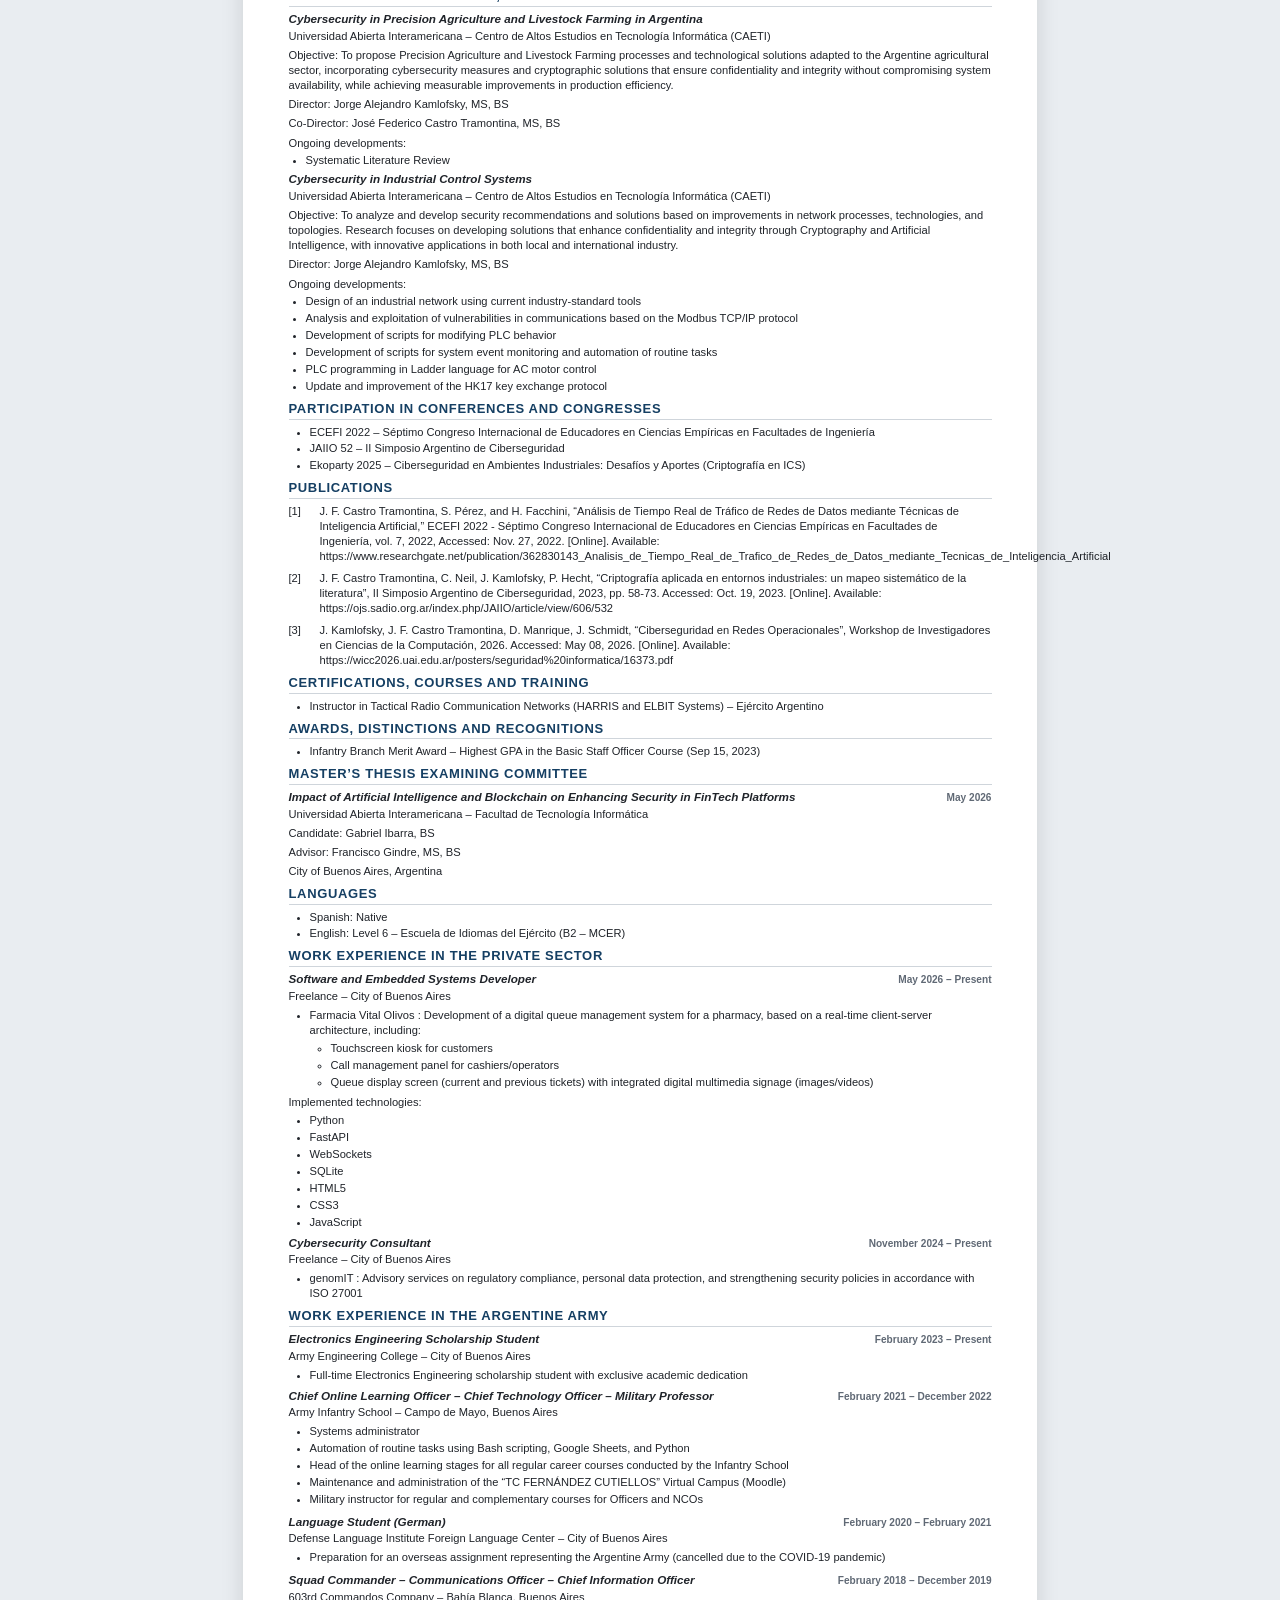
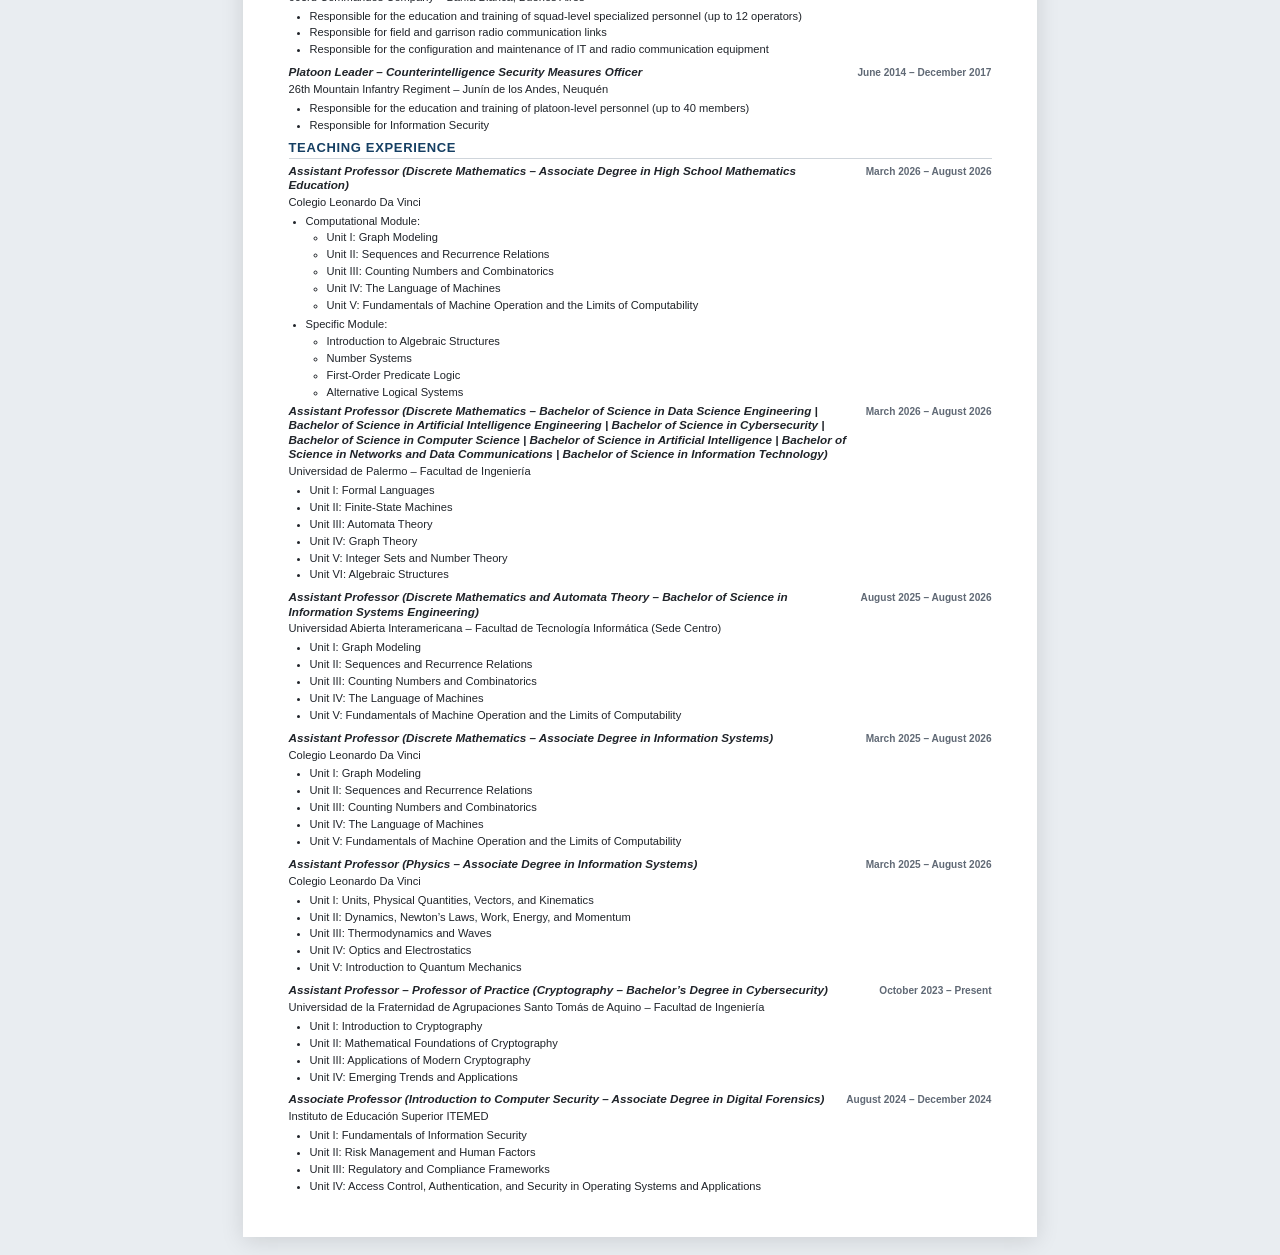
==== commit 80f574f6: "Agrega OpenSSL al CV académico proyectado" ====
--- a/index_en.html
+++ b/index_en.html
@@ -91,8 +91,9 @@
                 Army Officer (Captain), Cryptographer, Software and Embedded Systems Developer.
                 Electronics Engineering Scholarship Student and PhD Candidate in Computer Science,
                 with research interests in Cryptography, Industrial Cybersecurity, Control Engineering
-                and Data Networks. Currently working on the development of a post-quantum key exchange
-                protocol and the deployment of local AI models for various purposes.
+                and Data Networks. Currently working on the development ofCurrently working on the 
+                development of a post-quantum key exchange protocol and the design and implementation 
+                of Industrial PKI solutions.
             </p>
 </div>
 </section>
@@ -280,6 +281,7 @@
 <li><a href="https://www.ettercap-project.org/" rel="noopener noreferrer" target="_blank">Ettercap</a></li>
 <li><a href="https://nmap.org/" rel="noopener noreferrer" target="_blank">Nmap</a></li>
 <li><a href="https://www.openssh.com/" rel="noopener noreferrer" target="_blank">OpenSSH</a></li>
+<li><a href="https://www.openssl.org/" rel="noopener noreferrer" target="_blank">OpenSSL</a></li>
 <li><a href="https://www.samba.org/" rel="noopener noreferrer" target="_blank">Samba</a></li>
 <li><a href="https://www.tcpdump.org/" rel="noopener noreferrer" target="_blank">tcpdump</a></li>
 <li><a href="https://www.wireshark.org/" rel="noopener noreferrer" target="_blank">Wireshark</a></li>
